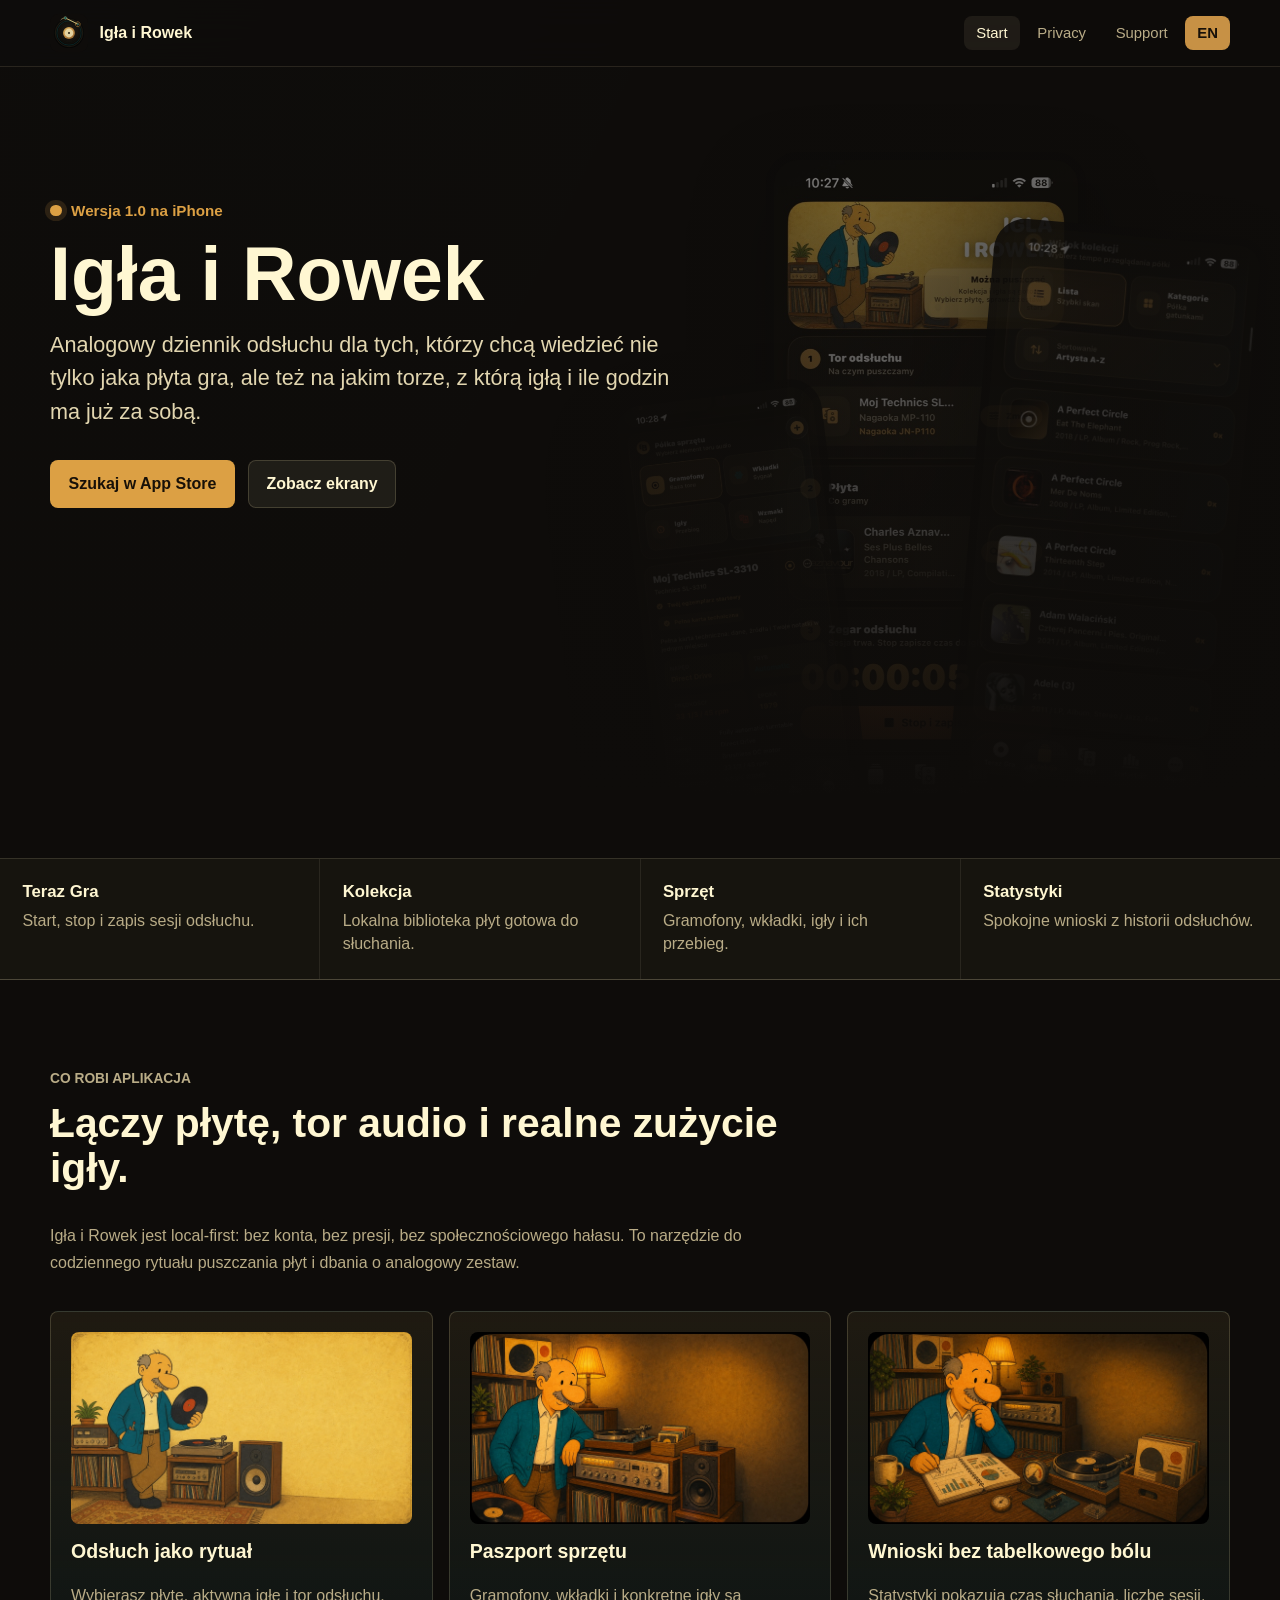
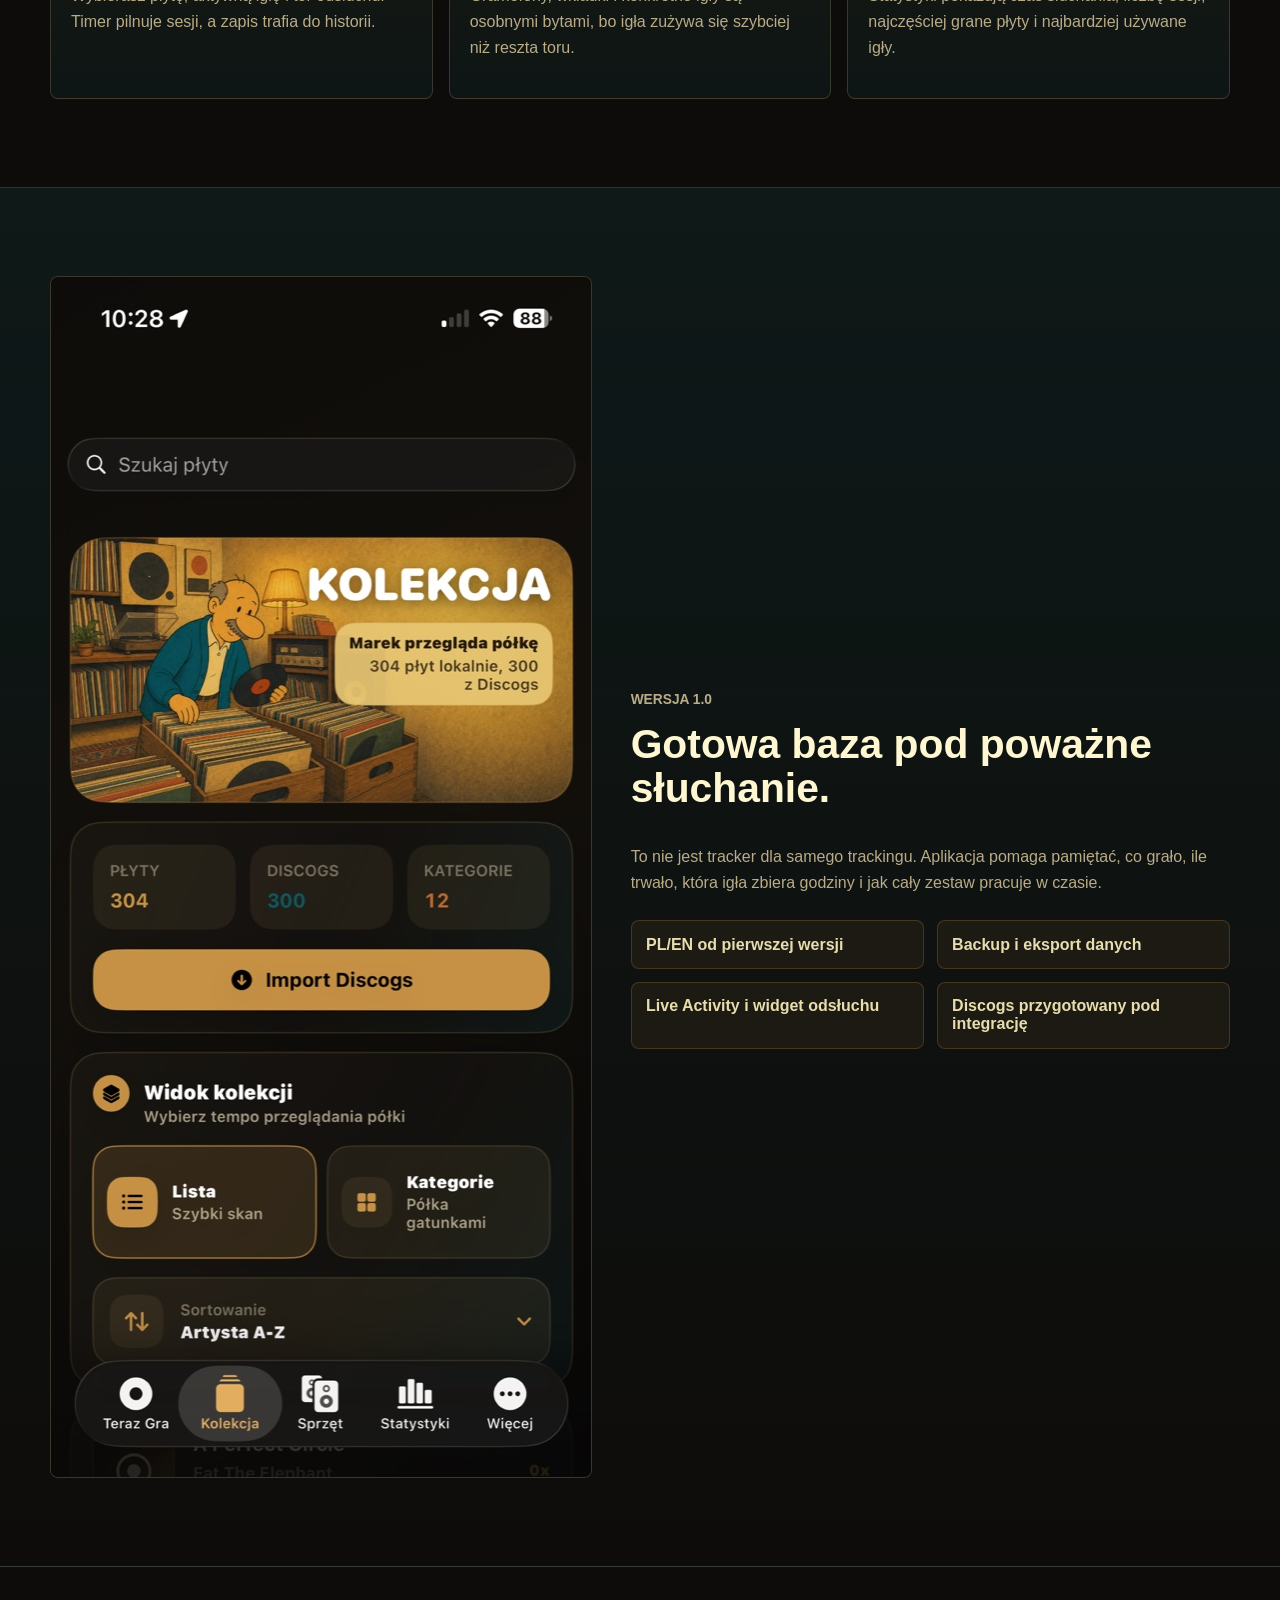
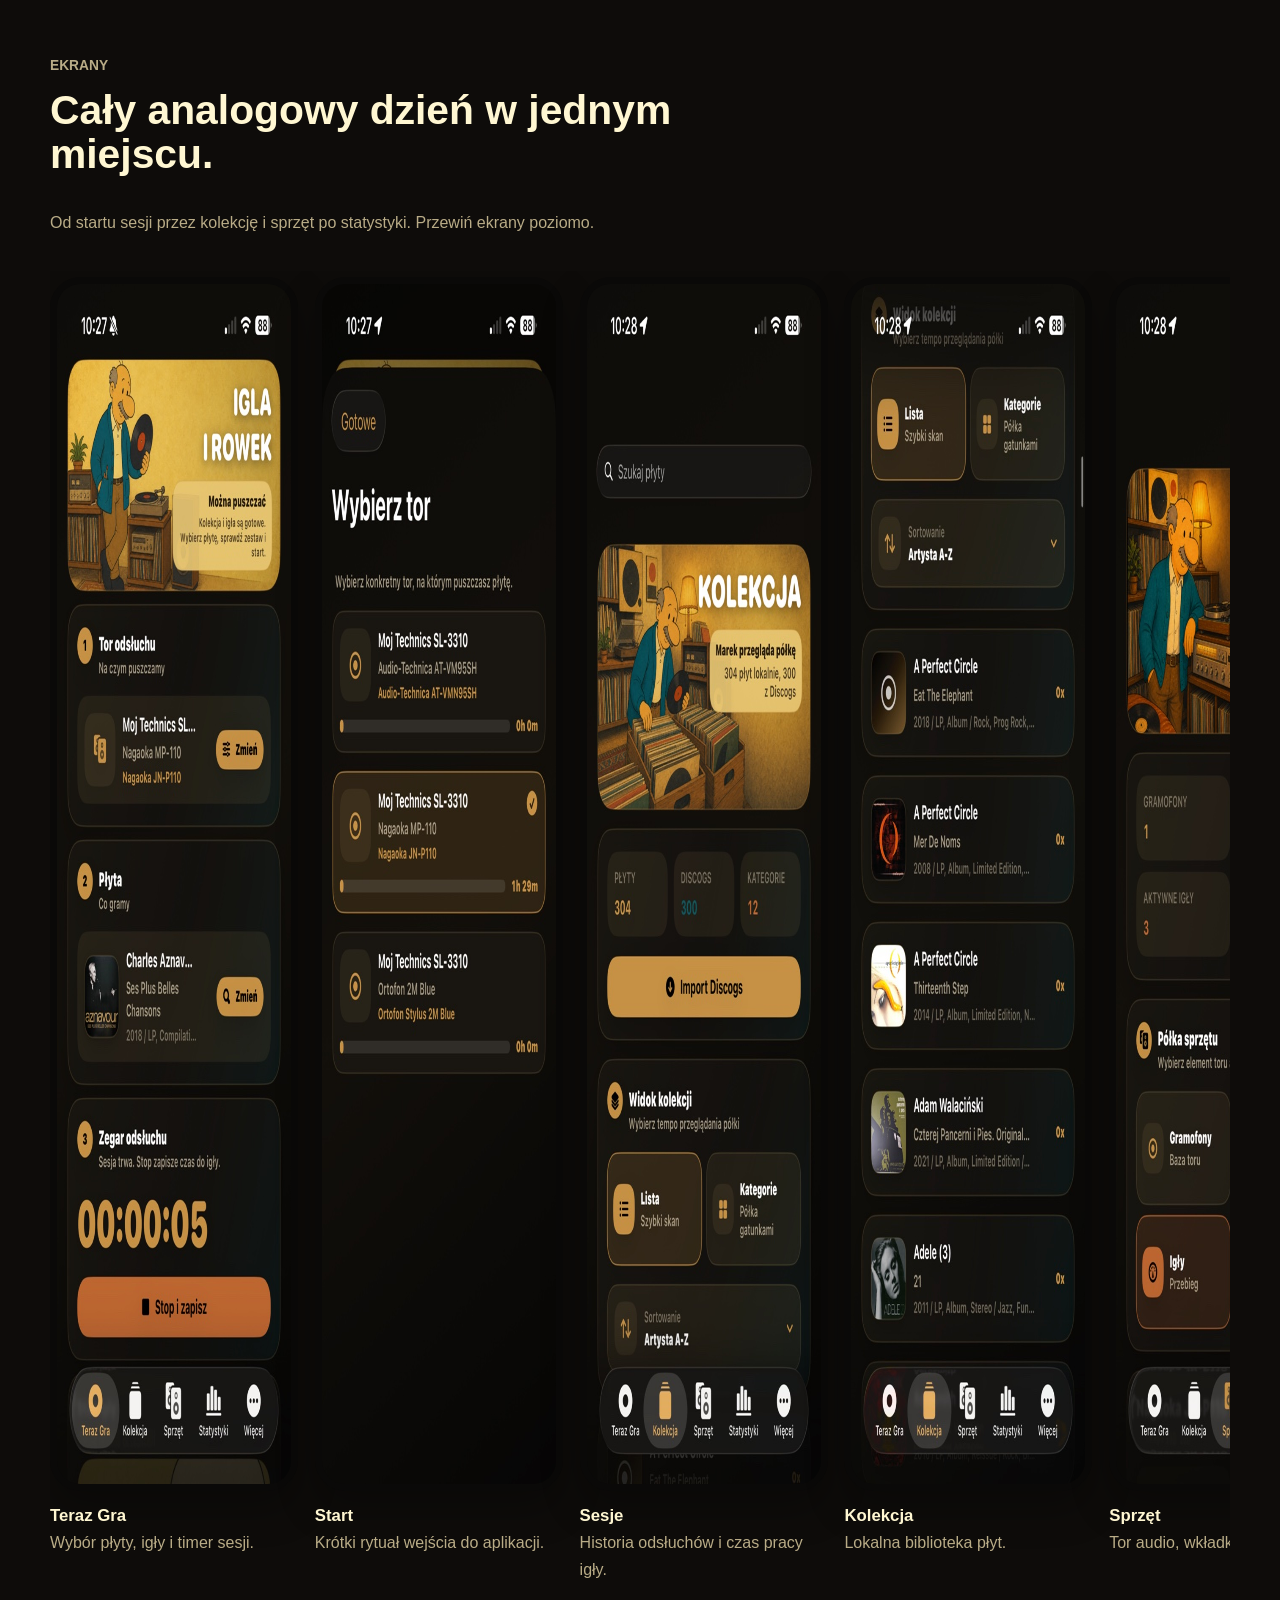
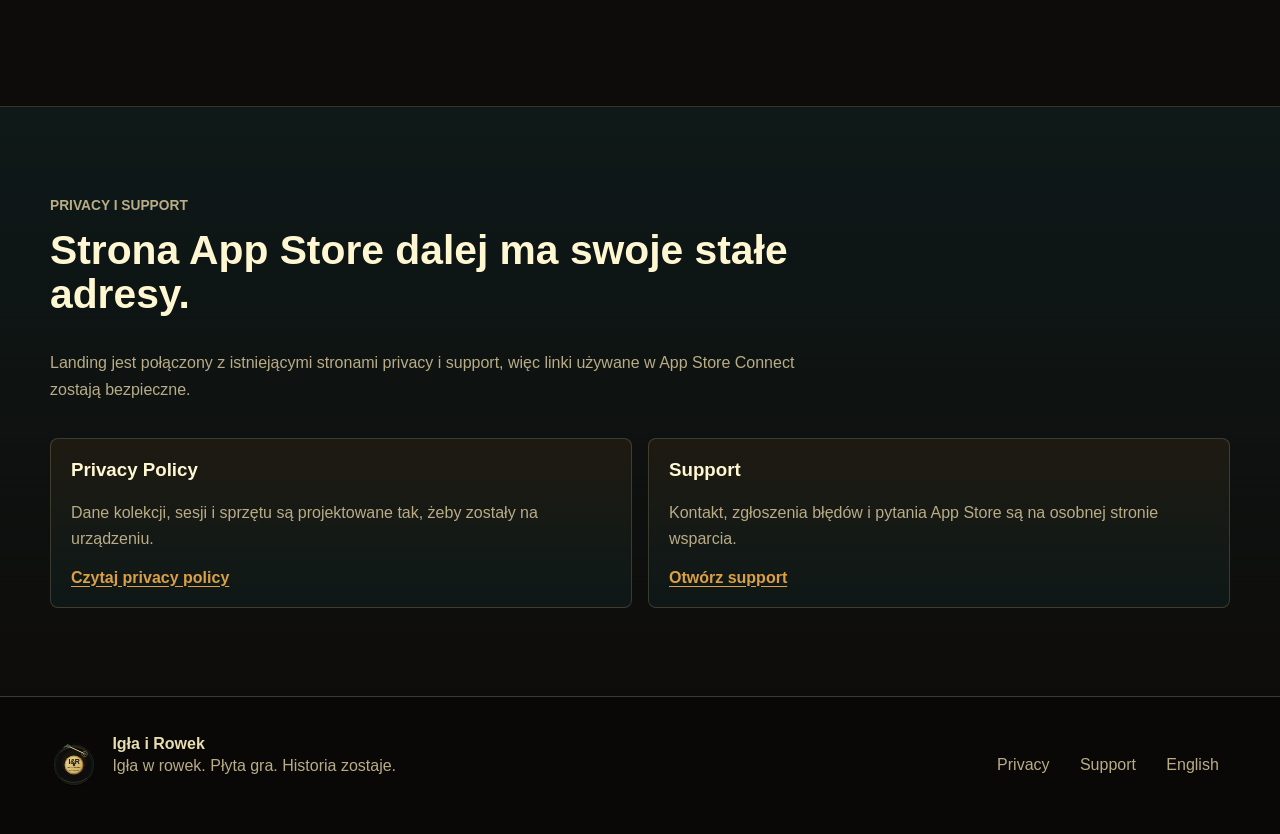
==== pl/index.html @ 204f4831 "Add product landing pages" ====
<!doctype html>
<html lang="pl">
<head>
  <meta charset="utf-8">
  <meta name="viewport" content="width=device-width, initial-scale=1">
  <title>Igła i Rowek - analogowy dziennik odsłuchu</title>
  <meta name="description" content="Igła i Rowek to local-first aplikacja iOS do prowadzenia dziennika odsłuchu winyli, kolekcji płyt, sprzętu audio, igieł i statystyk.">
  <link rel="icon" href="../assets/brand/app-icon.png">
  <link rel="stylesheet" href="../styles.css">
</head>
<body>
  <div class="site-shell">
    <header class="topbar">
      <a class="brand-link" href="./" aria-label="Igła i Rowek">
        <img src="../assets/brand/igla-rowek-app-mark.svg" alt="" width="40" height="40">
        <span>Igła i Rowek</span>
      </a>
      <nav class="nav-links" aria-label="Nawigacja">
        <a aria-current="page" href="./">Start</a>
        <a href="../privacy.html">Privacy</a>
        <a href="../support.html">Support</a>
        <a class="language" href="../">EN</a>
      </nav>
    </header>

    <main>
      <section class="hero" aria-labelledby="hero-title">
        <div class="hero-media" aria-hidden="true">
          <figure class="phone phone-main">
            <img src="../assets/screenshots/pl/screen-01.jpg" alt="" width="554" height="1200" fetchpriority="high">
          </figure>
          <figure class="phone phone-secondary">
            <img src="../assets/screenshots/pl/screen-04.jpg" alt="" width="554" height="1200">
          </figure>
          <figure class="phone phone-third">
            <img src="../assets/screenshots/pl/screen-06.jpg" alt="" width="554" height="1200">
          </figure>
        </div>
        <div class="hero-copy">
          <p class="release-note">Wersja 1.0 na iPhone</p>
          <h1 id="hero-title">Igła i Rowek</h1>
          <p class="lead">Analogowy dziennik odsłuchu dla tych, którzy chcą wiedzieć nie tylko jaka płyta gra, ale też na jakim torze, z którą igłą i ile godzin ma już za sobą.</p>
          <div class="actions">
            <a class="button primary" href="https://apps.apple.com/pl/search?term=Igla%20i%20Rowek">Szukaj w App Store</a>
            <a class="button secondary" href="#ekrany">Zobacz ekrany</a>
          </div>
        </div>
      </section>

      <section class="quick-strip" aria-label="Główne obszary aplikacji">
        <div><strong>Teraz Gra</strong><span>Start, stop i zapis sesji odsłuchu.</span></div>
        <div><strong>Kolekcja</strong><span>Lokalna biblioteka płyt gotowa do słuchania.</span></div>
        <div><strong>Sprzęt</strong><span>Gramofony, wkładki, igły i ich przebieg.</span></div>
        <div><strong>Statystyki</strong><span>Spokojne wnioski z historii odsłuchów.</span></div>
      </section>

      <section class="band" id="co-mamy">
        <div class="section-header">
          <p class="eyebrow">Co robi aplikacja</p>
          <h2>Łączy płytę, tor audio i realne zużycie igły.</h2>
          <p>Igła i Rowek jest local-first: bez konta, bez presji, bez społecznościowego hałasu. To narzędzie do codziennego rytuału puszczania płyt i dbania o analogowy zestaw.</p>
        </div>
        <div class="feature-grid">
          <article class="feature-card">
            <img src="../assets/brand/marek-hero-brand.jpg" alt="Ilustracja Marka przy gramofonie">
            <h3>Odsłuch jako rytuał</h3>
            <p>Wybierasz płytę, aktywną igłę i tor odsłuchu. Timer pilnuje sesji, a zapis trafia do historii.</p>
          </article>
          <article class="feature-card">
            <img src="../assets/brand/marek-hero-gear.jpg" alt="Ilustracja sprzętu audio w stylu aplikacji">
            <h3>Paszport sprzętu</h3>
            <p>Gramofony, wkładki i konkretne igły są osobnymi bytami, bo igła zużywa się szybciej niż reszta toru.</p>
          </article>
          <article class="feature-card">
            <img src="../assets/brand/marek-hero-analytics.jpg" alt="Ilustracja statystyk odsłuchu">
            <h3>Wnioski bez tabelkowego bólu</h3>
            <p>Statystyki pokazują czas słuchania, liczbę sesji, najczęściej grane płyty i najbardziej używane igły.</p>
          </article>
        </div>
      </section>

      <section class="band alt">
        <div class="story">
          <div class="story-visual">
            <img src="../assets/screenshots/pl/screen-03.jpg" alt="Ekran aplikacji pokazujący odsłuch i kolekcję" width="554" height="1200" loading="lazy">
          </div>
          <div class="story-copy">
            <p class="eyebrow">Wersja 1.0</p>
            <h2>Gotowa baza pod poważne słuchanie.</h2>
            <p>To nie jest tracker dla samego trackingu. Aplikacja pomaga pamiętać, co grało, ile trwało, która igła zbiera godziny i jak cały zestaw pracuje w czasie.</p>
            <ul class="check-list">
              <li>PL/EN od pierwszej wersji</li>
              <li>Backup i eksport danych</li>
              <li>Live Activity i widget odsłuchu</li>
              <li>Discogs przygotowany pod integrację</li>
            </ul>
          </div>
        </div>
      </section>

      <section class="band" id="ekrany">
        <div class="section-header">
          <p class="eyebrow">Ekrany</p>
          <h2>Cały analogowy dzień w jednym miejscu.</h2>
          <p>Od startu sesji przez kolekcję i sprzęt po statystyki. Przewiń ekrany poziomo.</p>
        </div>
        <div class="screen-rail" aria-label="Zrzuty ekranu aplikacji">
          <article class="screen-card"><figure><img src="../assets/screenshots/pl/screen-01.jpg" alt="Ekran Teraz Gra" width="554" height="1200" loading="lazy"></figure><h3>Teraz Gra</h3><p>Wybór płyty, igły i timer sesji.</p></article>
          <article class="screen-card"><figure><img src="../assets/screenshots/pl/screen-02.jpg" alt="Ekran startowy aplikacji" width="554" height="1200" loading="lazy"></figure><h3>Start</h3><p>Krótki rytuał wejścia do aplikacji.</p></article>
          <article class="screen-card"><figure><img src="../assets/screenshots/pl/screen-03.jpg" alt="Ekran aktywnego odsłuchu" width="554" height="1200" loading="lazy"></figure><h3>Sesje</h3><p>Historia odsłuchów i czas pracy igły.</p></article>
          <article class="screen-card"><figure><img src="../assets/screenshots/pl/screen-04.jpg" alt="Ekran kolekcji płyt" width="554" height="1200" loading="lazy"></figure><h3>Kolekcja</h3><p>Lokalna biblioteka płyt.</p></article>
          <article class="screen-card"><figure><img src="../assets/screenshots/pl/screen-05.jpg" alt="Ekran sprzętu audio" width="554" height="1200" loading="lazy"></figure><h3>Sprzęt</h3><p>Tor audio, wkładki i igły.</p></article>
          <article class="screen-card"><figure><img src="../assets/screenshots/pl/screen-06.jpg" alt="Ekran statystyk" width="554" height="1200" loading="lazy"></figure><h3>Statystyki</h3><p>Wnioski z realnego słuchania.</p></article>
          <article class="screen-card"><figure><img src="../assets/screenshots/pl/screen-07.jpg" alt="Ekran ustawień i więcej" width="554" height="1200" loading="lazy"></figure><h3>Więcej</h3><p>Backup, język i zaplecze.</p></article>
          <article class="screen-card"><figure><img src="../assets/screenshots/pl/screen-08.jpg" alt="Ekran opiekuna analogowego" width="554" height="1200" loading="lazy"></figure><h3>Marek</h3><p>Lokalny opiekun analogowy.</p></article>
        </div>
      </section>

      <section class="band alt">
        <div class="section-header">
          <p class="eyebrow">Privacy i support</p>
          <h2>Strona App Store dalej ma swoje stałe adresy.</h2>
          <p>Landing jest połączony z istniejącymi stronami privacy i support, więc linki używane w App Store Connect zostają bezpieczne.</p>
        </div>
        <div class="privacy-panel">
          <article>
            <h3>Privacy Policy</h3>
            <p>Dane kolekcji, sesji i sprzętu są projektowane tak, żeby zostały na urządzeniu.</p>
            <a class="text-link" href="../privacy.html">Czytaj privacy policy</a>
          </article>
          <article>
            <h3>Support</h3>
            <p>Kontakt, zgłoszenia błędów i pytania App Store są na osobnej stronie wsparcia.</p>
            <a class="text-link" href="../support.html">Otwórz support</a>
          </article>
        </div>
      </section>
    </main>

    <footer class="footer">
      <div class="footer-mark">
        <img src="../assets/brand/igla-rowek-stamp.svg" alt="" width="48" height="48">
        <div>
          <strong>Igła i Rowek</strong>
          <p>Igła w rowek. Płyta gra. Historia zostaje.</p>
        </div>
      </div>
      <nav class="footer-links" aria-label="Linki końcowe">
        <a href="../privacy.html">Privacy</a>
        <a href="../support.html">Support</a>
        <a href="../">English</a>
      </nav>
    </footer>
  </div>
</body>
</html>
---- styles.css ----
:root {
  color-scheme: dark;
  --vinyl: #0e0c0a;
  --ink: #171008;
  --panel: #15120d;
  --panel-soft: #201b12;
  --paper: #e8ddae;
  --paper-bright: #fff7d2;
  --muted: #b9ac87;
  --brass: #c79145;
  --brass-strong: #dca044;
  --clay: #b85d2a;
  --teal: #0d595f;
  --teal-deep: #082e32;
  --line: rgba(232, 221, 174, 0.18);
  --shadow: rgba(0, 0, 0, 0.44);
  --page-max: 1180px;
}

* {
  box-sizing: border-box;
}

html {
  scroll-behavior: smooth;
}

body {
  margin: 0;
  background: var(--vinyl);
  color: var(--paper);
  font-family: ui-rounded, "SF Pro Rounded", "SF Pro Text", -apple-system, BlinkMacSystemFont, "Segoe UI", sans-serif;
}

img {
  display: block;
  max-width: 100%;
}

a {
  color: inherit;
}

.site-shell {
  min-height: 100vh;
  background:
    linear-gradient(180deg, rgba(14, 12, 10, 0.58), var(--vinyl) 42rem),
    linear-gradient(115deg, rgba(13, 89, 95, 0.24), transparent 38rem),
    var(--vinyl);
}

.topbar,
.site-header {
  position: sticky;
  top: 0;
  z-index: 20;
  border-bottom: 1px solid rgba(232, 221, 174, 0.12);
  background: rgba(14, 12, 10, 0.82);
  backdrop-filter: blur(18px);
}

.topbar,
.site-header .nav {
  display: flex;
  align-items: center;
  justify-content: space-between;
  gap: 1rem;
  min-height: 4.2rem;
  padding: 0.9rem max(1.1rem, calc((100% - var(--page-max)) / 2));
}

.brand-link,
.brand {
  display: inline-flex;
  align-items: center;
  gap: 0.75rem;
  color: var(--paper-bright);
  text-decoration: none;
  font-weight: 800;
}

.brand-link img,
.brand img {
  width: 2.35rem;
  height: 2.35rem;
}

.nav-links {
  display: flex;
  align-items: center;
  gap: 0.35rem;
  font-size: 0.93rem;
  color: var(--muted);
}

.nav-links a {
  padding: 0.55rem 0.75rem;
  border-radius: 8px;
  text-decoration: none;
}

.nav-links a:hover,
.nav-links a:focus-visible,
.nav-links a[aria-current="page"] {
  color: var(--paper-bright);
  background: rgba(232, 221, 174, 0.08);
  outline: none;
}

.nav-links .language {
  color: var(--ink);
  background: var(--brass);
  font-weight: 800;
}

.hero {
  position: relative;
  min-height: 88svh;
  overflow: hidden;
  padding: 6.4rem max(1.25rem, calc((100% - var(--page-max)) / 2)) 4rem;
  border-bottom: 1px solid var(--line);
}

.hero::before {
  content: "";
  position: absolute;
  inset: 0;
  z-index: 1;
  background:
    linear-gradient(90deg, rgba(14, 12, 10, 0.96) 0%, rgba(14, 12, 10, 0.84) 33%, rgba(14, 12, 10, 0.38) 68%, rgba(14, 12, 10, 0.72) 100%),
    linear-gradient(180deg, rgba(14, 12, 10, 0.08), var(--vinyl) 92%);
  pointer-events: none;
}

.hero-copy {
  position: relative;
  z-index: 3;
  width: min(46rem, 100%);
  padding-top: 2rem;
}

.release-note {
  display: inline-flex;
  align-items: center;
  gap: 0.6rem;
  margin: 0 0 1.2rem;
  color: var(--brass-strong);
  font-size: 0.95rem;
  font-weight: 800;
}

.release-note::before {
  content: "";
  width: 0.72rem;
  height: 0.72rem;
  border-radius: 50%;
  background: var(--brass-strong);
  box-shadow: 0 0 0 0.32rem rgba(199, 145, 69, 0.16);
}

h1,
h2,
h3,
p {
  margin-top: 0;
}

h1 {
  margin-bottom: 1rem;
  color: var(--paper-bright);
  font-size: 4.7rem;
  line-height: 0.98;
}

h2 {
  color: var(--paper-bright);
  font-size: 2.55rem;
  line-height: 1.08;
}

h3 {
  color: var(--paper-bright);
}

.lead {
  max-width: 40rem;
  color: #e2d6b0;
  font-size: 1.35rem;
  line-height: 1.55;
}

.actions,
.section-actions {
  display: flex;
  flex-wrap: wrap;
  gap: 0.8rem;
  margin-top: 2rem;
}

.button {
  display: inline-flex;
  align-items: center;
  justify-content: center;
  min-height: 3rem;
  padding: 0.85rem 1.1rem;
  border: 1px solid var(--line);
  border-radius: 8px;
  text-decoration: none;
  font-weight: 850;
}

.button.primary {
  color: var(--ink);
  background: var(--brass-strong);
  border-color: transparent;
}

.button.secondary {
  color: var(--paper-bright);
  background: rgba(232, 221, 174, 0.08);
}

.button:hover,
.button:focus-visible {
  transform: translateY(-1px);
  outline: 2px solid rgba(232, 221, 174, 0.32);
  outline-offset: 2px;
}

.hero-media {
  position: absolute;
  inset: 0;
  z-index: 0;
  pointer-events: none;
}

.phone {
  position: absolute;
  overflow: hidden;
  width: 17.2rem;
  margin: 0;
  border: 0.55rem solid #0a0908;
  border-radius: 2rem;
  background: #0a0908;
  box-shadow: 0 2rem 4.5rem var(--shadow);
}

.phone img {
  width: 100%;
  height: auto;
  border-radius: 1.4rem;
}

.phone-main {
  top: 5.3rem;
  right: max(1rem, calc((100% - var(--page-max)) / 2 + 9rem));
  width: 20rem;
}

.phone-secondary {
  top: 10rem;
  right: max(1rem, calc((100% - var(--page-max)) / 2 - 1rem));
  transform: rotate(5deg);
  opacity: 0.88;
}

.phone-third {
  top: 20rem;
  right: max(1rem, calc((100% - var(--page-max)) / 2 + 24rem));
  width: 13.4rem;
  transform: rotate(-7deg);
  opacity: 0.75;
}

.quick-strip {
  display: grid;
  grid-template-columns: repeat(4, minmax(0, 1fr));
  gap: 1px;
  background: rgba(232, 221, 174, 0.12);
  border-bottom: 1px solid var(--line);
}

.quick-strip div {
  min-height: 7.5rem;
  padding: 1.4rem;
  background: rgba(21, 18, 13, 0.9);
}

.quick-strip strong {
  display: block;
  margin-bottom: 0.45rem;
  color: var(--paper-bright);
  font-size: 1.05rem;
}

.quick-strip span {
  color: var(--muted);
  line-height: 1.45;
}

.band {
  padding: 5.5rem max(1.25rem, calc((100% - var(--page-max)) / 2));
  border-bottom: 1px solid var(--line);
}

.band.alt {
  background: linear-gradient(180deg, rgba(13, 89, 95, 0.17), rgba(14, 12, 10, 0));
}

.section-header {
  max-width: 48rem;
  margin-bottom: 2.2rem;
}

.eyebrow {
  margin-bottom: 0.65rem;
  color: var(--brass-strong);
  font-size: 0.86rem;
  font-weight: 850;
  text-transform: uppercase;
}

.section-header p,
.feature-card p,
.story-copy p,
.screen-card p,
.privacy-panel p,
.footer p,
.document p,
.document li {
  color: var(--muted);
  line-height: 1.65;
}

.feature-grid {
  display: grid;
  grid-template-columns: repeat(3, minmax(0, 1fr));
  gap: 1rem;
}

.feature-card,
.privacy-panel article,
.document section {
  border: 1px solid var(--line);
  border-radius: 8px;
  background: linear-gradient(180deg, rgba(32, 27, 18, 0.94), rgba(13, 89, 95, 0.13));
}

.feature-card {
  min-height: 15rem;
  padding: 1.25rem;
}

.feature-card img {
  width: 100%;
  aspect-ratio: 16 / 9;
  object-fit: cover;
  margin-bottom: 1rem;
  border-radius: 8px;
}

.feature-card h3 {
  font-size: 1.22rem;
}

.story {
  display: grid;
  grid-template-columns: 0.95fr 1.05fr;
  gap: 2.4rem;
  align-items: center;
}

.story-visual {
  overflow: hidden;
  border-radius: 8px;
  border: 1px solid var(--line);
  background: var(--panel);
}

.story-visual img {
  width: 100%;
  object-fit: cover;
}

.check-list {
  display: grid;
  grid-template-columns: repeat(2, minmax(0, 1fr));
  gap: 0.8rem;
  margin-top: 1.5rem;
  padding: 0;
  list-style: none;
}

.check-list li {
  padding: 0.9rem;
  border: 1px solid rgba(199, 145, 69, 0.24);
  border-radius: 8px;
  background: rgba(199, 145, 69, 0.08);
  color: var(--paper);
  font-weight: 750;
}

.screen-rail {
  display: grid;
  grid-auto-flow: column;
  grid-auto-columns: minmax(15.5rem, 18rem);
  gap: 1.05rem;
  overflow-x: auto;
  padding: 0.35rem 0 1.2rem;
  scroll-snap-type: x mandatory;
}

.screen-card {
  scroll-snap-align: start;
}

.screen-card figure {
  margin: 0 0 0.95rem;
  overflow: hidden;
  border: 0.46rem solid #0a0908;
  border-radius: 1.9rem;
  background: #0a0908;
  box-shadow: 0 1.1rem 2.4rem rgba(0, 0, 0, 0.28);
}

.screen-card img {
  width: 100%;
  border-radius: 1.35rem;
}

.screen-card h3 {
  margin-bottom: 0.25rem;
  font-size: 1.05rem;
}

.privacy-panel {
  display: grid;
  grid-template-columns: 1fr 1fr;
  gap: 1rem;
}

.privacy-panel article {
  padding: 1.25rem;
}

.text-link {
  color: var(--brass-strong);
  font-weight: 800;
  text-underline-offset: 3px;
}

.document {
  max-width: 900px;
  margin: 0 auto;
  padding: 5rem 1.5rem 6rem;
}

.document h1 {
  font-size: clamp(2.2rem, 5vw, 3.6rem);
}

.document section {
  margin-top: 1rem;
  padding: 1.35rem;
}

.document ul {
  margin: 0.6rem 0 0;
  padding-left: 1.25rem;
}

.contact-list {
  list-style: none;
  padding-left: 0;
}

.document a {
  color: var(--brass-strong);
}

.footer {
  display: grid;
  grid-template-columns: 1fr auto;
  gap: 2rem;
  align-items: center;
  padding: 2.4rem max(1.25rem, calc((100% - var(--page-max)) / 2));
  background: #090807;
}

.footer-mark {
  display: flex;
  align-items: center;
  gap: 0.9rem;
}

.footer-mark img {
  width: 3rem;
  height: 3rem;
}

.footer-links {
  display: flex;
  flex-wrap: wrap;
  gap: 0.5rem;
}

.footer-links a {
  padding: 0.55rem 0.7rem;
  border-radius: 8px;
  color: var(--muted);
  text-decoration: none;
}

.footer-links a:hover,
.footer-links a:focus-visible {
  color: var(--paper-bright);
  background: rgba(232, 221, 174, 0.08);
  outline: none;
}

@media (max-width: 980px) {
  .hero {
    min-height: 82svh;
    padding-top: 5.2rem;
  }

  .hero-copy {
    padding-top: 0;
  }

  h1 {
    font-size: 3.35rem;
  }

  .lead {
    font-size: 1.15rem;
  }

  .phone-main {
    right: -1rem;
    top: 10rem;
    width: 15rem;
    opacity: 0.72;
  }

  .phone-secondary {
    right: 11rem;
    top: 18rem;
    width: 12.4rem;
    opacity: 0.42;
  }

  .phone-third {
    display: none;
  }

  .quick-strip,
  .feature-grid,
  .story,
  .privacy-panel,
  .footer {
    grid-template-columns: 1fr;
  }

  .quick-strip {
    gap: 0;
  }
}

@media (max-width: 640px) {
  .topbar,
  .site-header {
    position: static;
  }

  .topbar,
  .site-header .nav {
    align-items: flex-start;
    flex-direction: column;
  }

  .nav-links {
    flex-wrap: wrap;
  }

  .hero {
    min-height: auto;
    padding-top: 3.2rem;
    padding-bottom: 4.5rem;
  }

  h1 {
    font-size: 2.7rem;
  }

  h2 {
    font-size: 2rem;
  }

  .phone-main {
    right: -3.5rem;
    top: 15rem;
    width: 14rem;
    opacity: 0.38;
  }

  .phone-secondary {
    display: none;
  }

  .actions,
  .section-actions {
    align-items: stretch;
    flex-direction: column;
  }

  .button {
    width: 100%;
  }

  .band {
    padding-top: 4rem;
    padding-bottom: 4rem;
  }

  .check-list {
    grid-template-columns: 1fr;
  }

  .screen-rail {
    grid-auto-columns: minmax(13.6rem, 78%);
  }
}
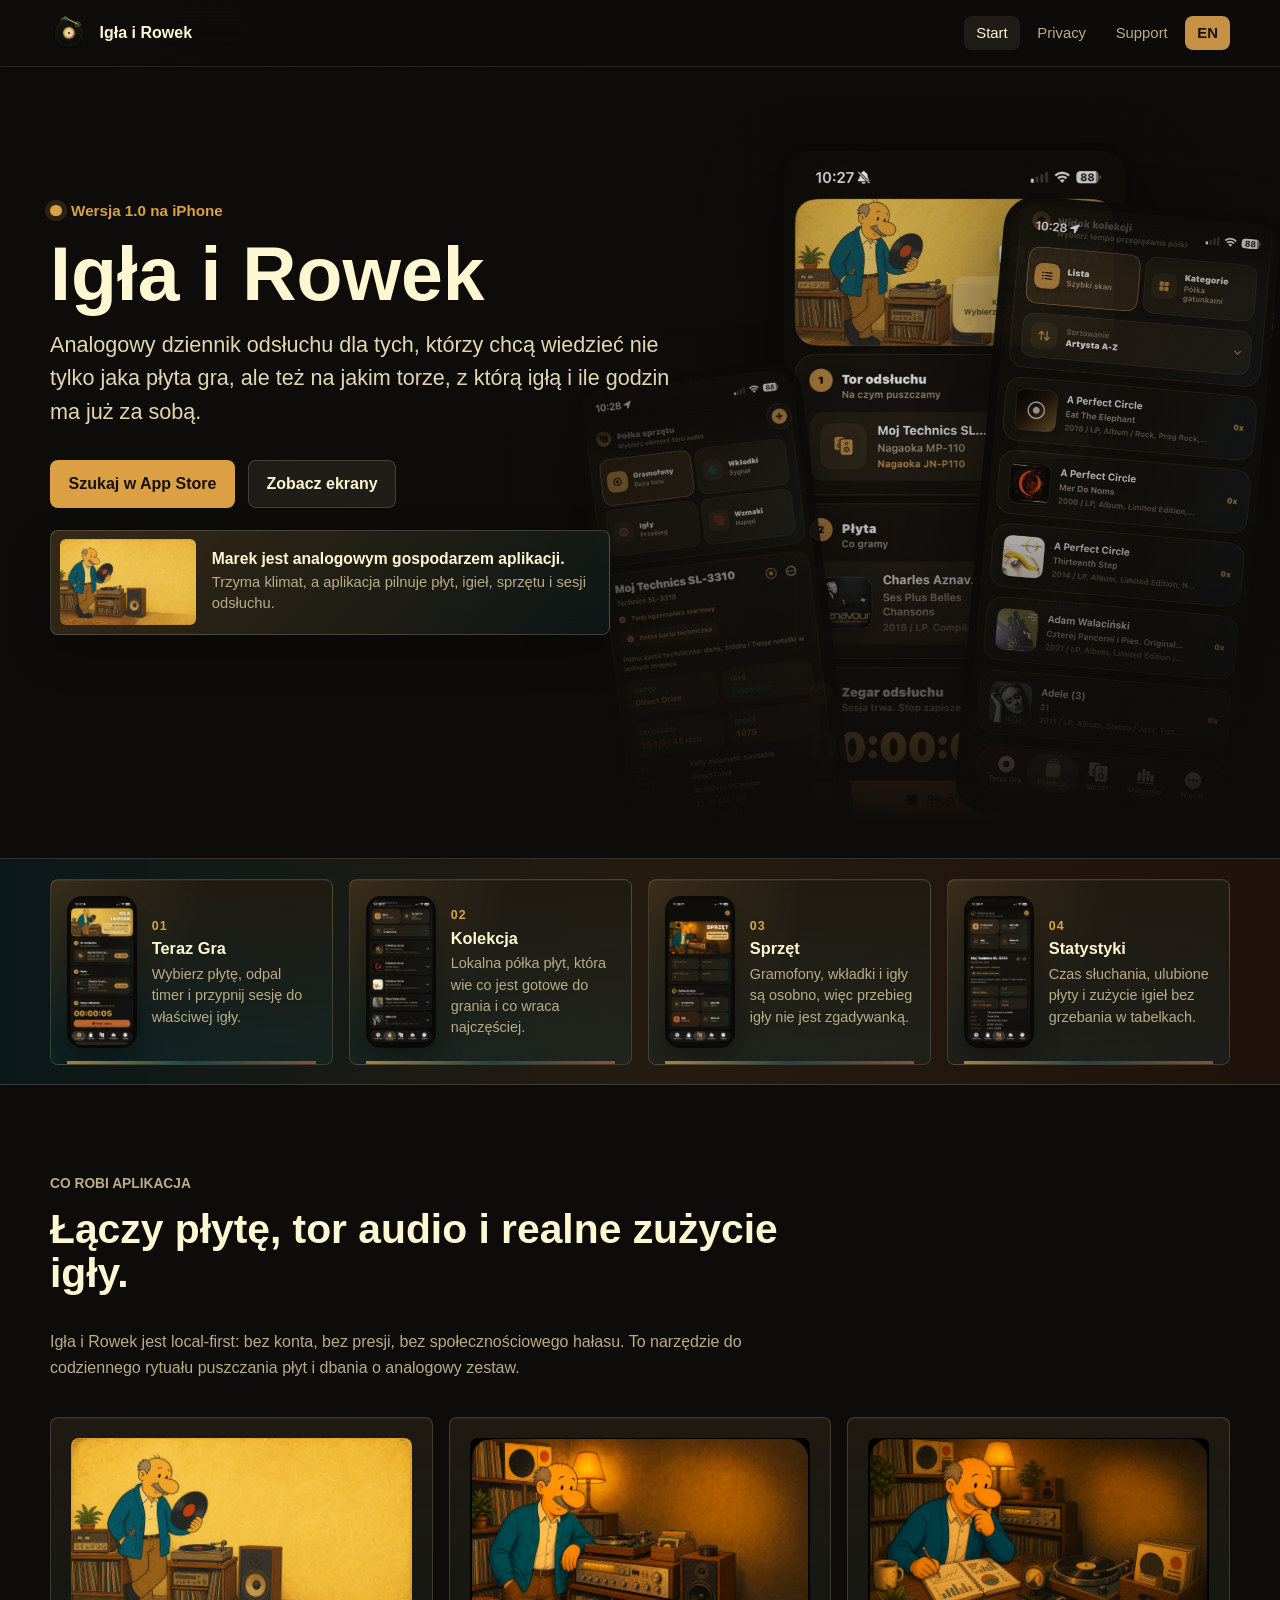
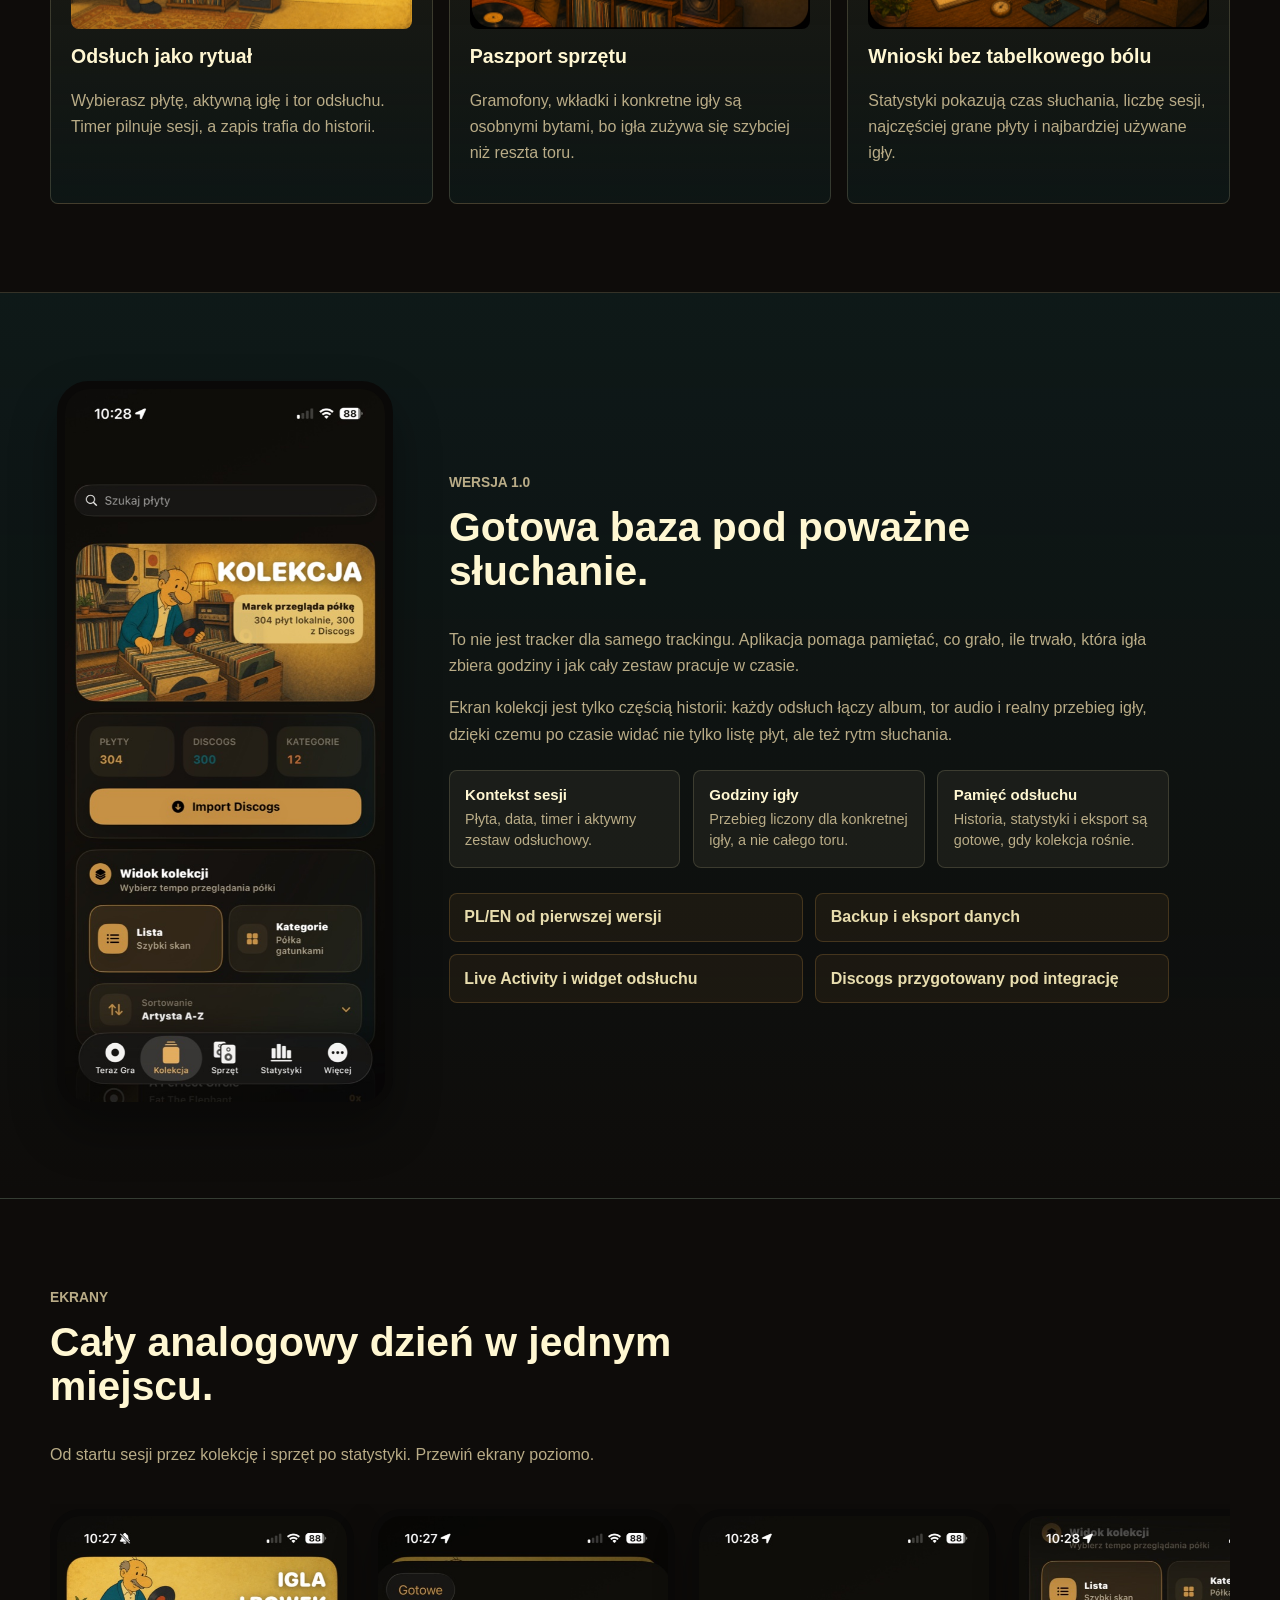
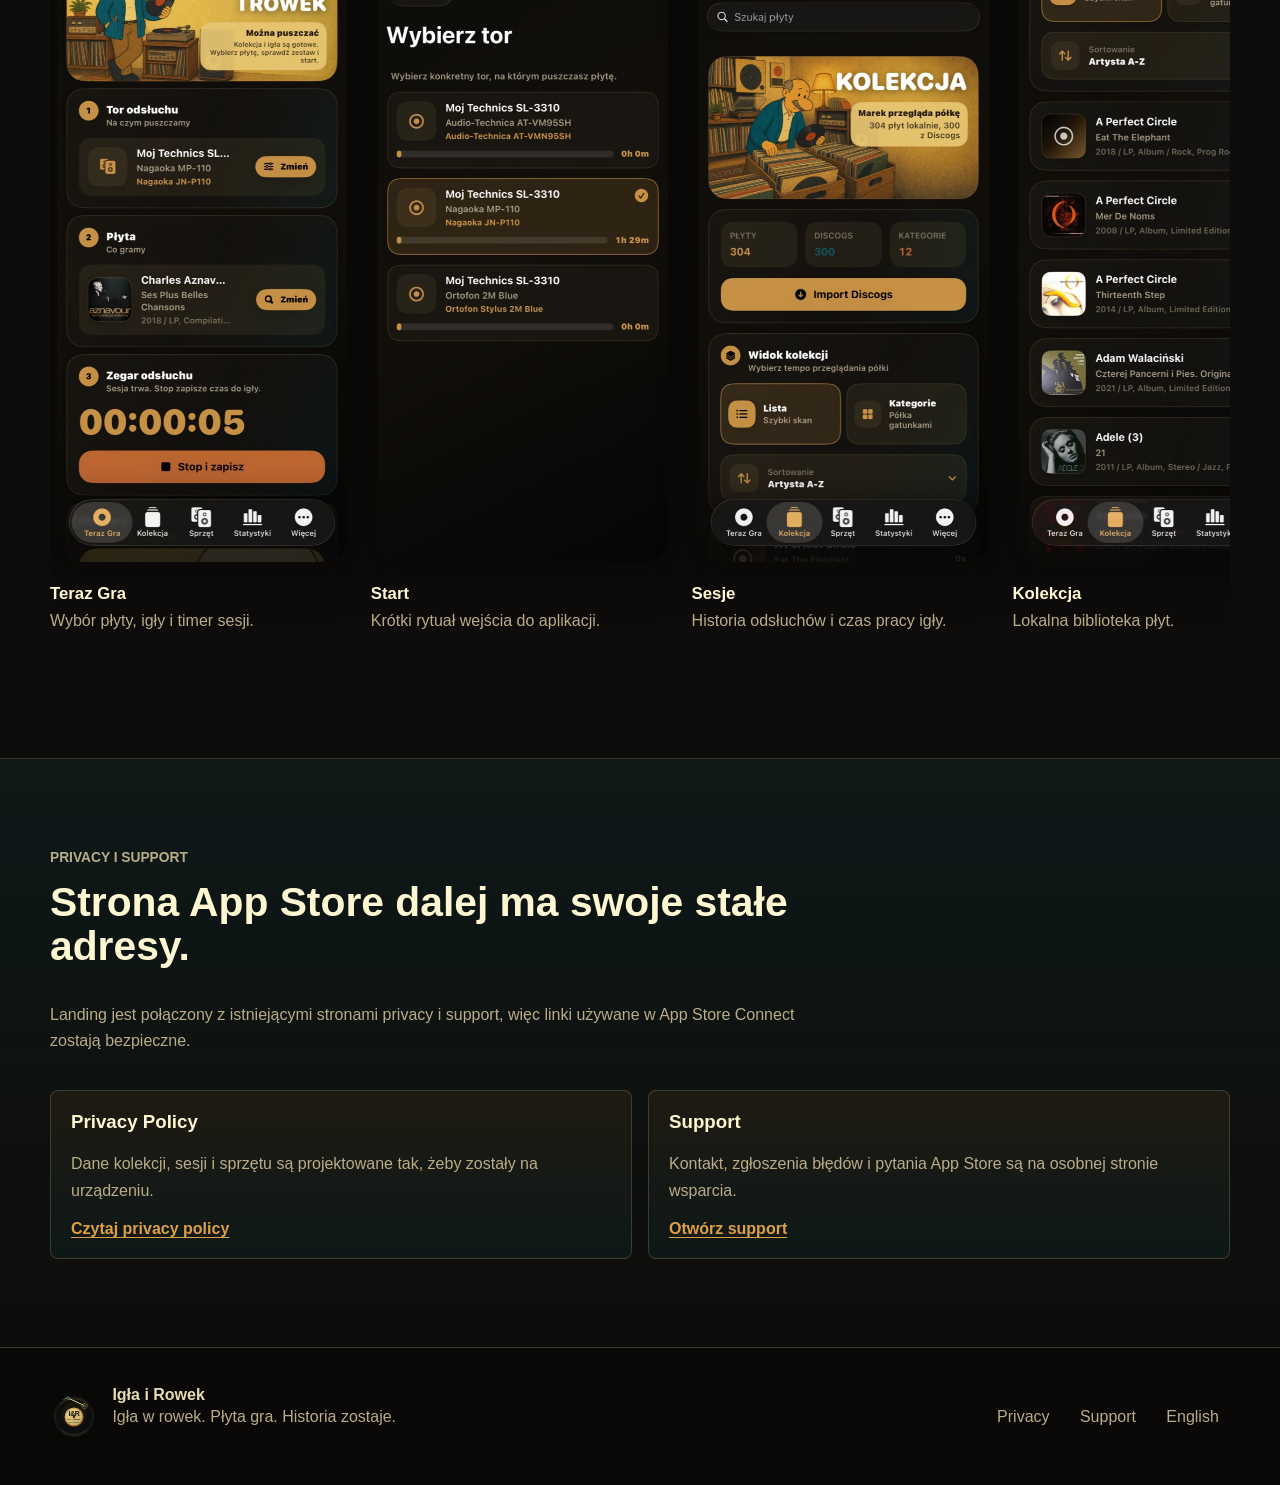
==== commit f170faa7: "Refine landing page visuals" ====
--- a/pl/index.html
+++ b/pl/index.html
@@ -44,14 +44,49 @@
             <a class="button primary" href="https://apps.apple.com/pl/search?term=Igla%20i%20Rowek">Szukaj w App Store</a>
             <a class="button secondary" href="#ekrany">Zobacz ekrany</a>
           </div>
-        </div>
-      </section>
-
-      <section class="quick-strip" aria-label="Główne obszary aplikacji">
-        <div><strong>Teraz Gra</strong><span>Start, stop i zapis sesji odsłuchu.</span></div>
-        <div><strong>Kolekcja</strong><span>Lokalna biblioteka płyt gotowa do słuchania.</span></div>
-        <div><strong>Sprzęt</strong><span>Gramofony, wkładki, igły i ich przebieg.</span></div>
-        <div><strong>Statystyki</strong><span>Spokojne wnioski z historii odsłuchów.</span></div>
+          <figure class="hero-marek">
+            <img src="../assets/brand/marek-hero-brand.jpg" alt="Marek przy gramofonie" width="1400" height="788">
+            <figcaption>
+              <strong>Marek jest analogowym gospodarzem aplikacji.</strong>
+              <span>Trzyma klimat, a aplikacja pilnuje płyt, igieł, sprzętu i sesji odsłuchu.</span>
+            </figcaption>
+          </figure>
+        </div>
+      </section>
+
+      <section class="ritual-strip" aria-label="Główne obszary aplikacji">
+        <article class="ritual-card">
+          <img src="../assets/screenshots/pl/screen-01.jpg" alt="" width="553" height="1200" loading="lazy">
+          <div>
+            <span class="ritual-number">01</span>
+            <h3>Teraz Gra</h3>
+            <p>Wybierz płytę, odpal timer i przypnij sesję do właściwej igły.</p>
+          </div>
+        </article>
+        <article class="ritual-card">
+          <img src="../assets/screenshots/pl/screen-04.jpg" alt="" width="553" height="1200" loading="lazy">
+          <div>
+            <span class="ritual-number">02</span>
+            <h3>Kolekcja</h3>
+            <p>Lokalna półka płyt, która wie co jest gotowe do grania i co wraca najczęściej.</p>
+          </div>
+        </article>
+        <article class="ritual-card">
+          <img src="../assets/screenshots/pl/screen-05.jpg" alt="" width="553" height="1200" loading="lazy">
+          <div>
+            <span class="ritual-number">03</span>
+            <h3>Sprzęt</h3>
+            <p>Gramofony, wkładki i igły są osobno, więc przebieg igły nie jest zgadywanką.</p>
+          </div>
+        </article>
+        <article class="ritual-card">
+          <img src="../assets/screenshots/pl/screen-06.jpg" alt="" width="553" height="1200" loading="lazy">
+          <div>
+            <span class="ritual-number">04</span>
+            <h3>Statystyki</h3>
+            <p>Czas słuchania, ulubione płyty i zużycie igieł bez grzebania w tabelkach.</p>
+          </div>
+        </article>
       </section>
 
       <section class="band" id="co-mamy">
@@ -88,6 +123,21 @@
             <p class="eyebrow">Wersja 1.0</p>
             <h2>Gotowa baza pod poważne słuchanie.</h2>
             <p>To nie jest tracker dla samego trackingu. Aplikacja pomaga pamiętać, co grało, ile trwało, która igła zbiera godziny i jak cały zestaw pracuje w czasie.</p>
+            <p>Ekran kolekcji jest tylko częścią historii: każdy odsłuch łączy album, tor audio i realny przebieg igły, dzięki czemu po czasie widać nie tylko listę płyt, ale też rytm słuchania.</p>
+            <div class="story-notes" aria-label="Co zapamiętuje aplikacja">
+              <article>
+                <strong>Kontekst sesji</strong>
+                <span>Płyta, data, timer i aktywny zestaw odsłuchowy.</span>
+              </article>
+              <article>
+                <strong>Godziny igły</strong>
+                <span>Przebieg liczony dla konkretnej igły, a nie całego toru.</span>
+              </article>
+              <article>
+                <strong>Pamięć odsłuchu</strong>
+                <span>Historia, statystyki i eksport są gotowe, gdy kolekcja rośnie.</span>
+              </article>
+            </div>
             <ul class="check-list">
               <li>PL/EN od pierwszej wersji</li>
               <li>Backup i eksport danych</li>
--- a/styles.css
+++ b/styles.css
@@ -35,6 +35,7 @@
 img {
   display: block;
   max-width: 100%;
+  height: auto;
 }
 
 a {
@@ -127,8 +128,8 @@
   inset: 0;
   z-index: 1;
   background:
-    linear-gradient(90deg, rgba(14, 12, 10, 0.96) 0%, rgba(14, 12, 10, 0.84) 33%, rgba(14, 12, 10, 0.38) 68%, rgba(14, 12, 10, 0.72) 100%),
-    linear-gradient(180deg, rgba(14, 12, 10, 0.08), var(--vinyl) 92%);
+    linear-gradient(90deg, rgba(14, 12, 10, 0.91) 0%, rgba(14, 12, 10, 0.68) 33%, rgba(14, 12, 10, 0.08) 68%, rgba(14, 12, 10, 0.28) 100%),
+    linear-gradient(180deg, rgba(14, 12, 10, 0.03), rgba(14, 12, 10, 0.13) 56%, var(--vinyl) 96%);
   pointer-events: none;
 }
 
@@ -238,6 +239,7 @@
   position: absolute;
   overflow: hidden;
   width: 17.2rem;
+  aspect-ratio: 553 / 1200;
   margin: 0;
   border: 0.55rem solid #0a0908;
   border-radius: 2rem;
@@ -247,55 +249,142 @@
 
 .phone img {
   width: 100%;
-  height: auto;
+  height: 100%;
+  object-fit: cover;
   border-radius: 1.4rem;
 }
 
 .phone-main {
-  top: 5.3rem;
-  right: max(1rem, calc((100% - var(--page-max)) / 2 + 9rem));
-  width: 20rem;
+  top: 4.7rem;
+  right: max(1rem, calc((100% - var(--page-max)) / 2 + 6rem));
+  width: 22.4rem;
 }
 
 .phone-secondary {
-  top: 10rem;
-  right: max(1rem, calc((100% - var(--page-max)) / 2 - 1rem));
+  top: 8.6rem;
+  right: max(1rem, calc((100% - var(--page-max)) / 2 - 2.5rem));
+  width: 17.8rem;
   transform: rotate(5deg);
-  opacity: 0.88;
+  opacity: 0.96;
 }
 
 .phone-third {
-  top: 20rem;
-  right: max(1rem, calc((100% - var(--page-max)) / 2 + 24rem));
-  width: 13.4rem;
+  top: 19rem;
+  right: max(1rem, calc((100% - var(--page-max)) / 2 + 25rem));
+  width: 14.6rem;
   transform: rotate(-7deg);
-  opacity: 0.75;
-}
-
-.quick-strip {
+  opacity: 0.9;
+}
+
+.hero-marek {
+  display: grid;
+  grid-template-columns: 8.5rem minmax(0, 1fr);
+  gap: 1rem;
+  align-items: center;
+  width: min(35rem, 100%);
+  margin: 1.35rem 0 0;
+  padding: 0.55rem;
+  border: 1px solid rgba(232, 221, 174, 0.2);
+  border-radius: 8px;
+  background:
+    linear-gradient(135deg, rgba(199, 145, 69, 0.22), rgba(13, 89, 95, 0.14)),
+    rgba(14, 12, 10, 0.52);
+  box-shadow: 0 1rem 2.6rem rgba(0, 0, 0, 0.24);
+  backdrop-filter: blur(14px);
+}
+
+.hero-marek img {
+  width: 100%;
+  height: 5.35rem;
+  aspect-ratio: 16 / 10;
+  object-fit: cover;
+  border-radius: 6px;
+}
+
+.hero-marek figcaption {
+  display: grid;
+  gap: 0.25rem;
+}
+
+.hero-marek strong {
+  color: var(--paper-bright);
+  font-size: 0.98rem;
+}
+
+.hero-marek span {
+  color: var(--muted);
+  font-size: 0.92rem;
+  line-height: 1.45;
+}
+
+.ritual-strip {
   display: grid;
   grid-template-columns: repeat(4, minmax(0, 1fr));
-  gap: 1px;
-  background: rgba(232, 221, 174, 0.12);
+  gap: 1rem;
+  padding: 1.2rem max(1.25rem, calc((100% - var(--page-max)) / 2));
+  background:
+    linear-gradient(90deg, rgba(13, 89, 95, 0.2), rgba(199, 145, 69, 0.14), rgba(184, 93, 42, 0.12)),
+    rgba(9, 8, 7, 0.72);
   border-bottom: 1px solid var(--line);
 }
 
-.quick-strip div {
-  min-height: 7.5rem;
-  padding: 1.4rem;
-  background: rgba(21, 18, 13, 0.9);
-}
-
-.quick-strip strong {
+.ritual-card {
+  position: relative;
+  display: grid;
+  grid-template-columns: 4.4rem minmax(0, 1fr);
+  gap: 0.9rem;
+  align-items: center;
+  min-height: 10.5rem;
+  overflow: hidden;
+  padding: 1rem;
+  border: 1px solid rgba(232, 221, 174, 0.16);
+  border-radius: 8px;
+  background:
+    radial-gradient(circle at 0 0, rgba(199, 145, 69, 0.16), transparent 48%),
+    linear-gradient(180deg, rgba(32, 27, 18, 0.94), rgba(13, 89, 95, 0.16));
+  box-shadow: inset 0 1px 0 rgba(255, 247, 210, 0.05);
+}
+
+.ritual-card::after {
+  content: "";
+  position: absolute;
+  inset: auto 1rem 0;
+  height: 0.18rem;
+  background: linear-gradient(90deg, var(--brass-strong), var(--teal), var(--clay));
+  opacity: 0.76;
+}
+
+.ritual-card img {
+  width: 100%;
+  aspect-ratio: 553 / 1200;
+  object-fit: cover;
+  border: 0.22rem solid #0a0908;
+  border-radius: 0.95rem;
+  background: #0a0908;
+  box-shadow: 0 0.8rem 1.6rem rgba(0, 0, 0, 0.3);
+}
+
+.ritual-number {
+  display: inline-flex;
+  margin-bottom: 0.4rem;
+  color: var(--brass-strong);
+  font-size: 0.78rem;
+  font-weight: 900;
+  letter-spacing: 0.08em;
+}
+
+.ritual-card h3 {
   display: block;
-  margin-bottom: 0.45rem;
-  color: var(--paper-bright);
-  font-size: 1.05rem;
-}
-
-.quick-strip span {
+  margin-bottom: 0.35rem;
+  color: var(--paper-bright);
+  font-size: 1.02rem;
+}
+
+.ritual-card p {
+  margin: 0;
   color: var(--muted);
-  line-height: 1.45;
+  font-size: 0.9rem;
+  line-height: 1.48;
 }
 
 .band {
@@ -348,7 +437,10 @@
 
 .feature-card {
   min-height: 15rem;
+  position: relative;
+  overflow: hidden;
   padding: 1.25rem;
+  box-shadow: inset 0 1px 0 rgba(255, 247, 210, 0.05);
 }
 
 .feature-card img {
@@ -357,6 +449,7 @@
   object-fit: cover;
   margin-bottom: 1rem;
   border-radius: 8px;
+  filter: saturate(1.08) contrast(1.03);
 }
 
 .feature-card h3 {
@@ -365,21 +458,58 @@
 
 .story {
   display: grid;
-  grid-template-columns: 0.95fr 1.05fr;
-  gap: 2.4rem;
+  grid-template-columns: minmax(13rem, 0.62fr) minmax(0, 1.38fr);
+  gap: 3rem;
   align-items: center;
 }
 
 .story-visual {
   overflow: hidden;
-  border-radius: 8px;
-  border: 1px solid var(--line);
-  background: var(--panel);
+  width: min(100%, 21rem);
+  aspect-ratio: 553 / 1200;
+  justify-self: center;
+  border: 0.55rem solid #0a0908;
+  border-radius: 2rem;
+  background: #0a0908;
+  box-shadow: 0 1.4rem 3rem rgba(0, 0, 0, 0.32);
 }
 
 .story-visual img {
   width: 100%;
+  height: 100%;
   object-fit: cover;
+  border-radius: 1.35rem;
+}
+
+.story-copy {
+  max-width: 45rem;
+}
+
+.story-notes {
+  display: grid;
+  grid-template-columns: repeat(3, minmax(0, 1fr));
+  gap: 0.8rem;
+  margin: 1.35rem 0 1.55rem;
+}
+
+.story-notes article {
+  padding: 0.95rem;
+  border: 1px solid rgba(232, 221, 174, 0.16);
+  border-radius: 8px;
+  background: rgba(232, 221, 174, 0.06);
+}
+
+.story-notes strong {
+  display: block;
+  margin-bottom: 0.35rem;
+  color: var(--paper-bright);
+  font-size: 0.94rem;
+}
+
+.story-notes span {
+  color: var(--muted);
+  font-size: 0.9rem;
+  line-height: 1.5;
 }
 
 .check-list {
@@ -403,7 +533,7 @@
 .screen-rail {
   display: grid;
   grid-auto-flow: column;
-  grid-auto-columns: minmax(15.5rem, 18rem);
+  grid-auto-columns: minmax(19rem, 21.5rem);
   gap: 1.05rem;
   overflow-x: auto;
   padding: 0.35rem 0 1.2rem;
@@ -417,6 +547,7 @@
 .screen-card figure {
   margin: 0 0 0.95rem;
   overflow: hidden;
+  aspect-ratio: 553 / 1200;
   border: 0.46rem solid #0a0908;
   border-radius: 1.9rem;
   background: #0a0908;
@@ -425,6 +556,8 @@
 
 .screen-card img {
   width: 100%;
+  height: 100%;
+  object-fit: cover;
   border-radius: 1.35rem;
 }
 
@@ -537,24 +670,24 @@
   }
 
   .phone-main {
-    right: -1rem;
+    right: -0.6rem;
     top: 10rem;
-    width: 15rem;
-    opacity: 0.72;
+    width: 16rem;
+    opacity: 0.82;
   }
 
   .phone-secondary {
-    right: 11rem;
+    right: 11.5rem;
     top: 18rem;
-    width: 12.4rem;
-    opacity: 0.42;
+    width: 13rem;
+    opacity: 0.6;
   }
 
   .phone-third {
     display: none;
   }
 
-  .quick-strip,
+  .ritual-strip,
   .feature-grid,
   .story,
   .privacy-panel,
@@ -562,8 +695,8 @@
     grid-template-columns: 1fr;
   }
 
-  .quick-strip {
-    gap: 0;
+  .ritual-strip {
+    grid-template-columns: repeat(2, minmax(0, 1fr));
   }
 }
 
@@ -598,10 +731,10 @@
   }
 
   .phone-main {
-    right: -3.5rem;
+    right: -3rem;
     top: 15rem;
     width: 14rem;
-    opacity: 0.38;
+    opacity: 0.52;
   }
 
   .phone-secondary {
@@ -614,8 +747,20 @@
     flex-direction: column;
   }
 
+  .hero-marek {
+    grid-template-columns: 1fr;
+  }
+
+  .hero-marek img {
+    height: min(12rem, 48vw);
+  }
+
   .button {
     width: 100%;
+  }
+
+  .ritual-strip {
+    grid-template-columns: 1fr;
   }
 
   .band {
@@ -623,11 +768,15 @@
     padding-bottom: 4rem;
   }
 
+  .story-notes {
+    grid-template-columns: 1fr;
+  }
+
   .check-list {
     grid-template-columns: 1fr;
   }
 
   .screen-rail {
-    grid-auto-columns: minmax(13.6rem, 78%);
-  }
-}
+    grid-auto-columns: minmax(16.8rem, 84%);
+  }
+}
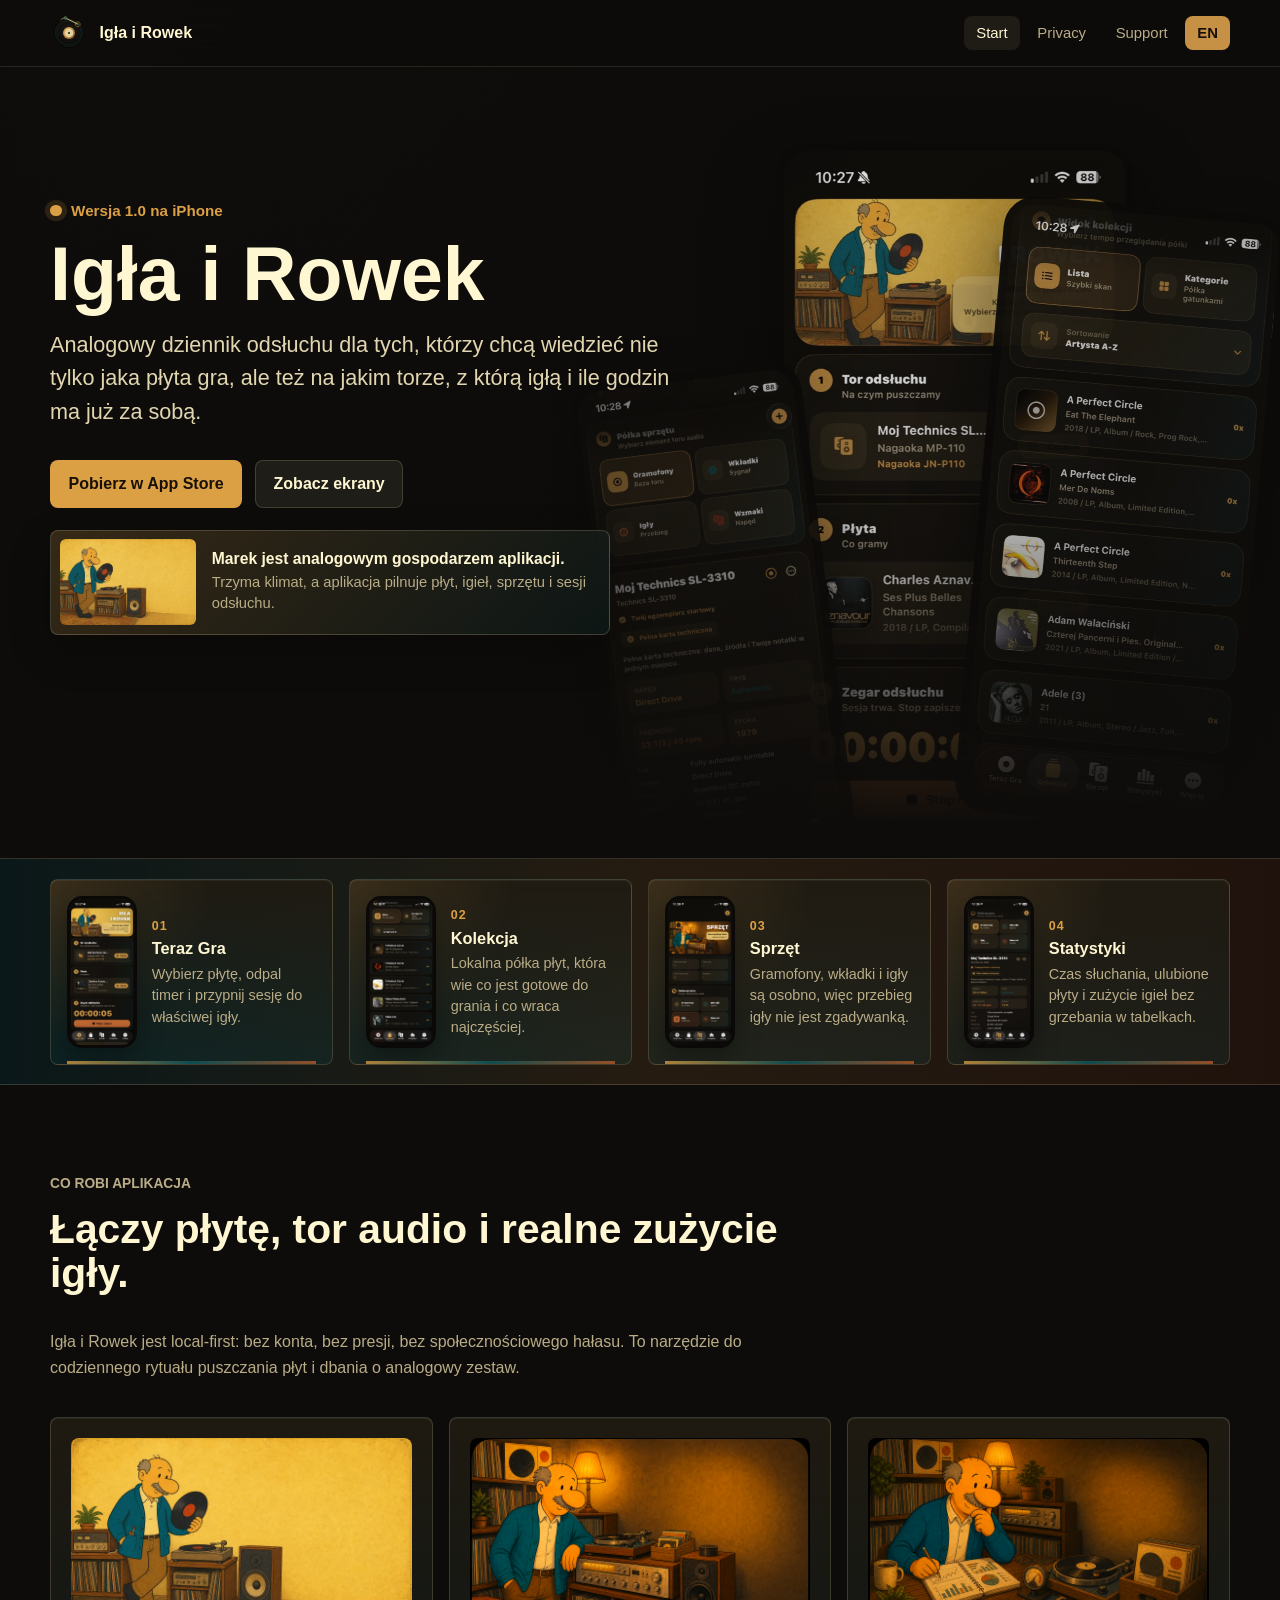
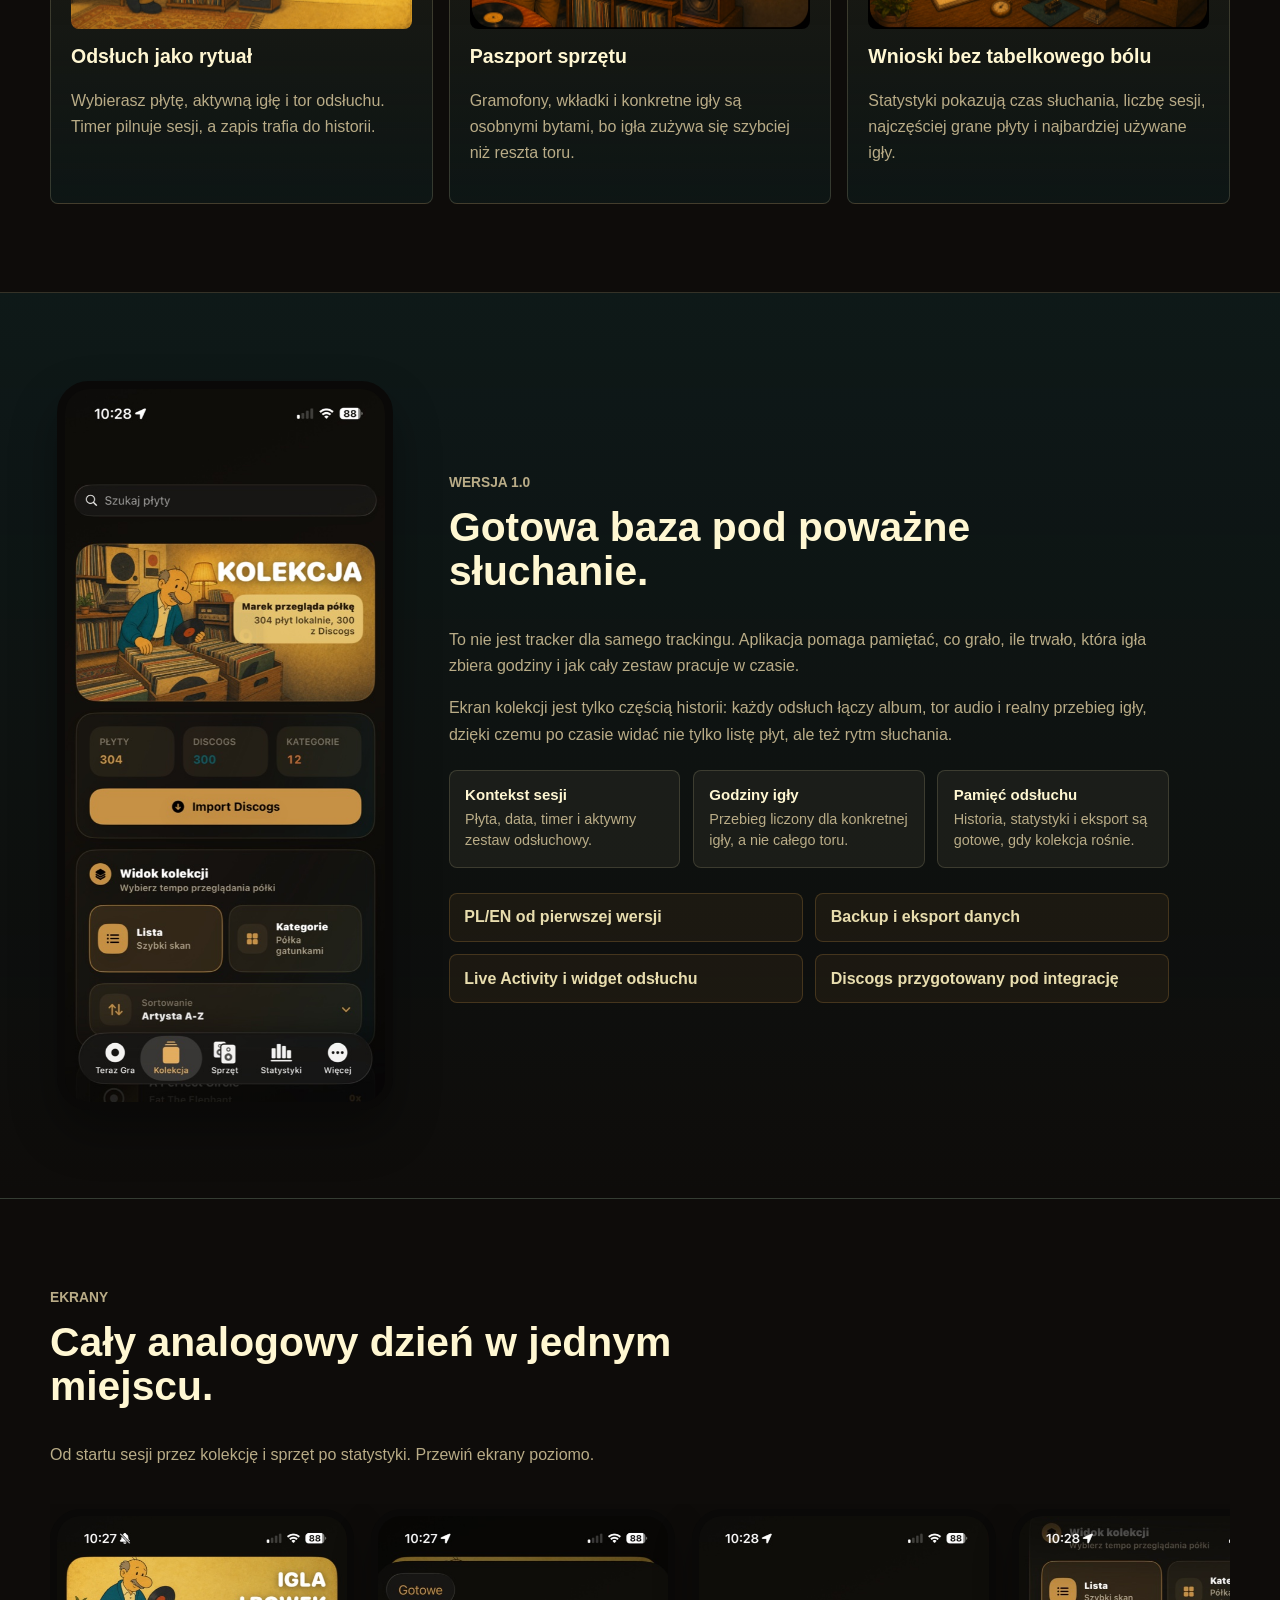
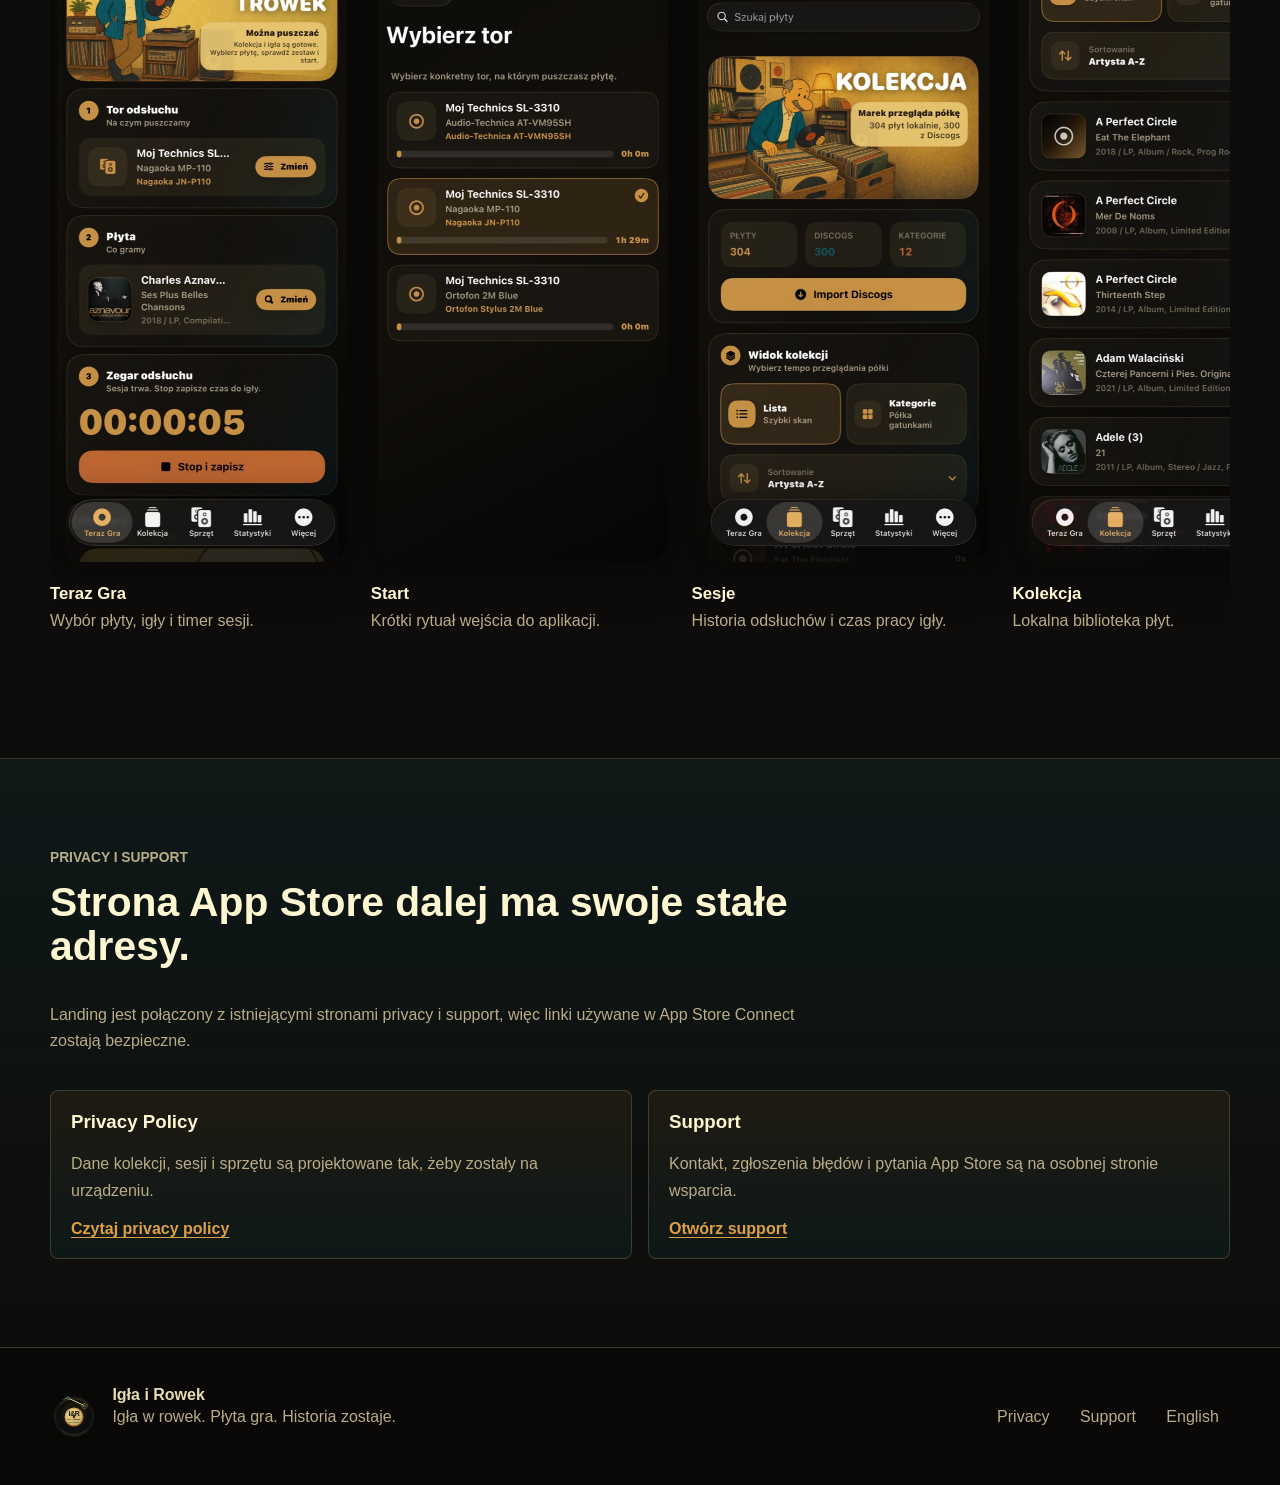
==== commit 70374100: "Point landing page to App Store listing" ====
--- a/pl/index.html
+++ b/pl/index.html
@@ -41,7 +41,7 @@
           <h1 id="hero-title">Igła i Rowek</h1>
           <p class="lead">Analogowy dziennik odsłuchu dla tych, którzy chcą wiedzieć nie tylko jaka płyta gra, ale też na jakim torze, z którą igłą i ile godzin ma już za sobą.</p>
           <div class="actions">
-            <a class="button primary" href="https://apps.apple.com/pl/search?term=Igla%20i%20Rowek">Szukaj w App Store</a>
+            <a class="button primary" href="https://apps.apple.com/pl/app/ig%C5%82a-i-rowek/id6782431440">Pobierz w App Store</a>
             <a class="button secondary" href="#ekrany">Zobacz ekrany</a>
           </div>
           <figure class="hero-marek">
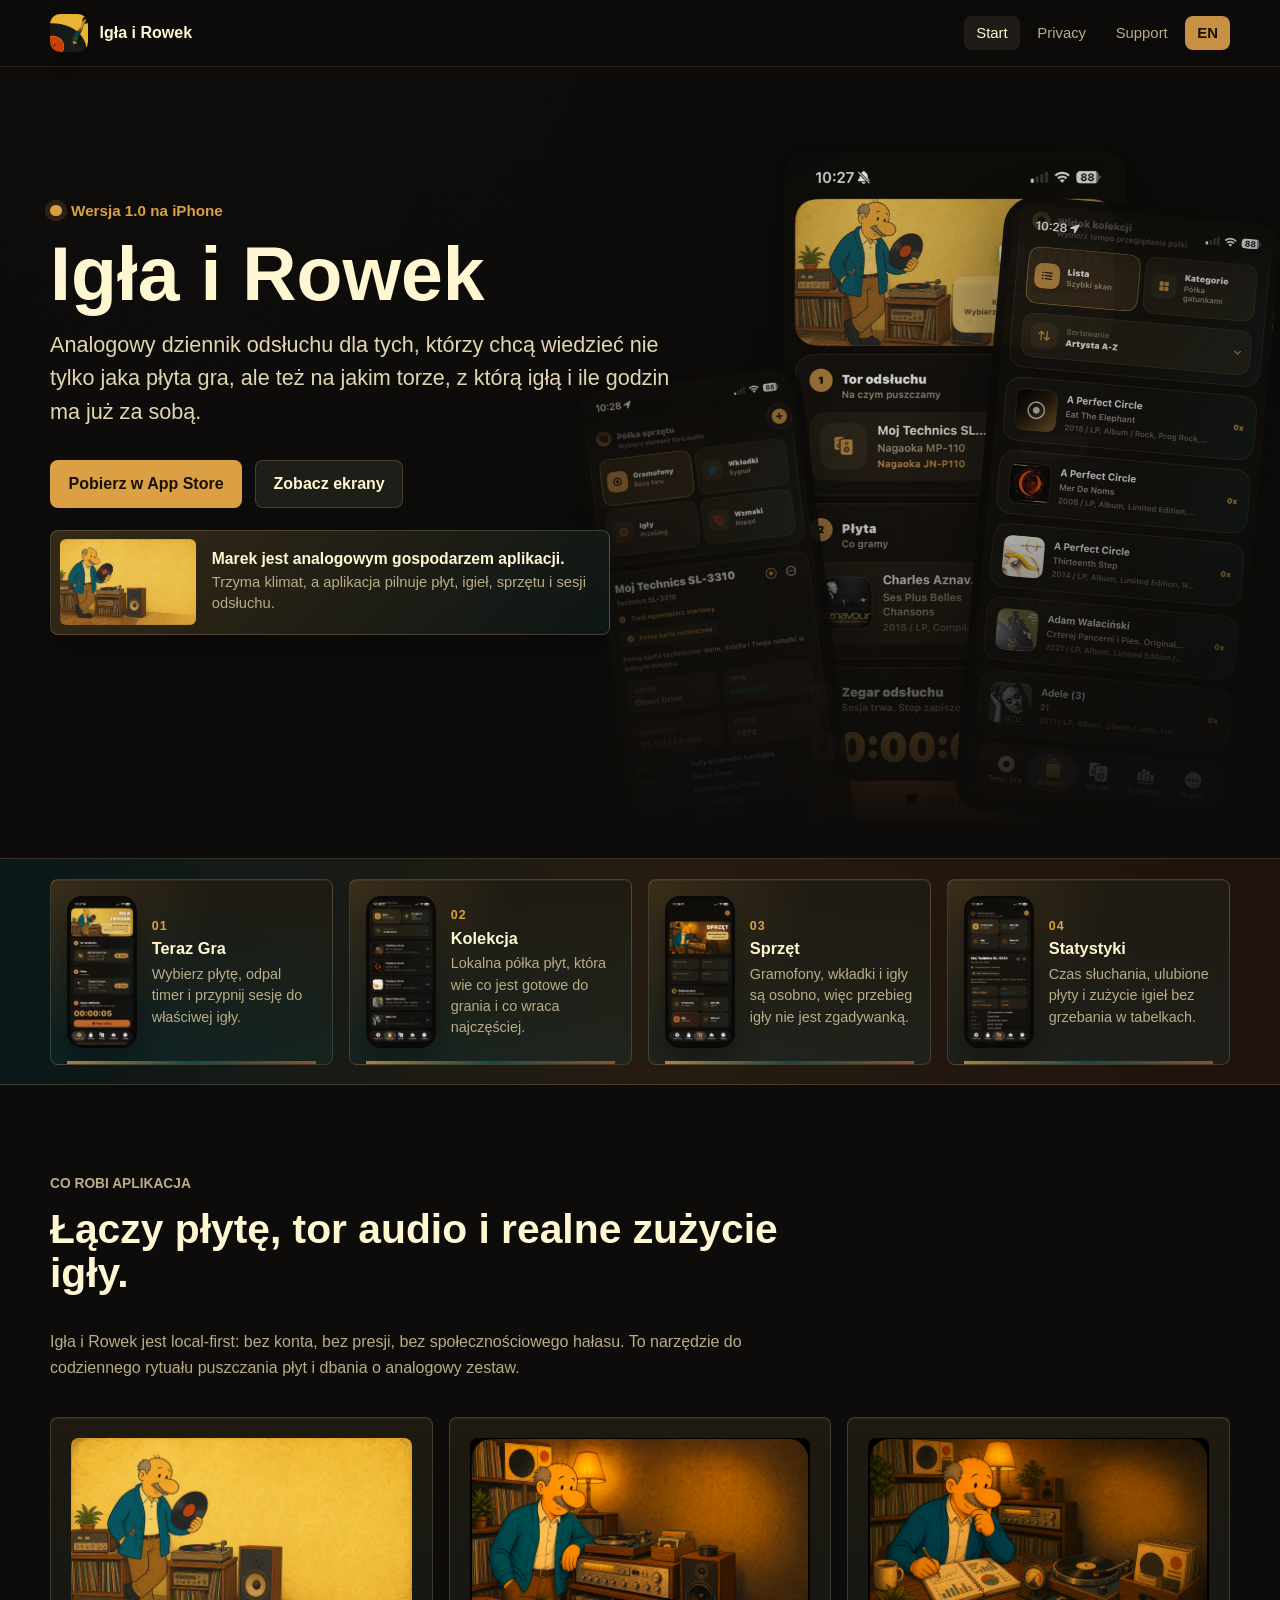
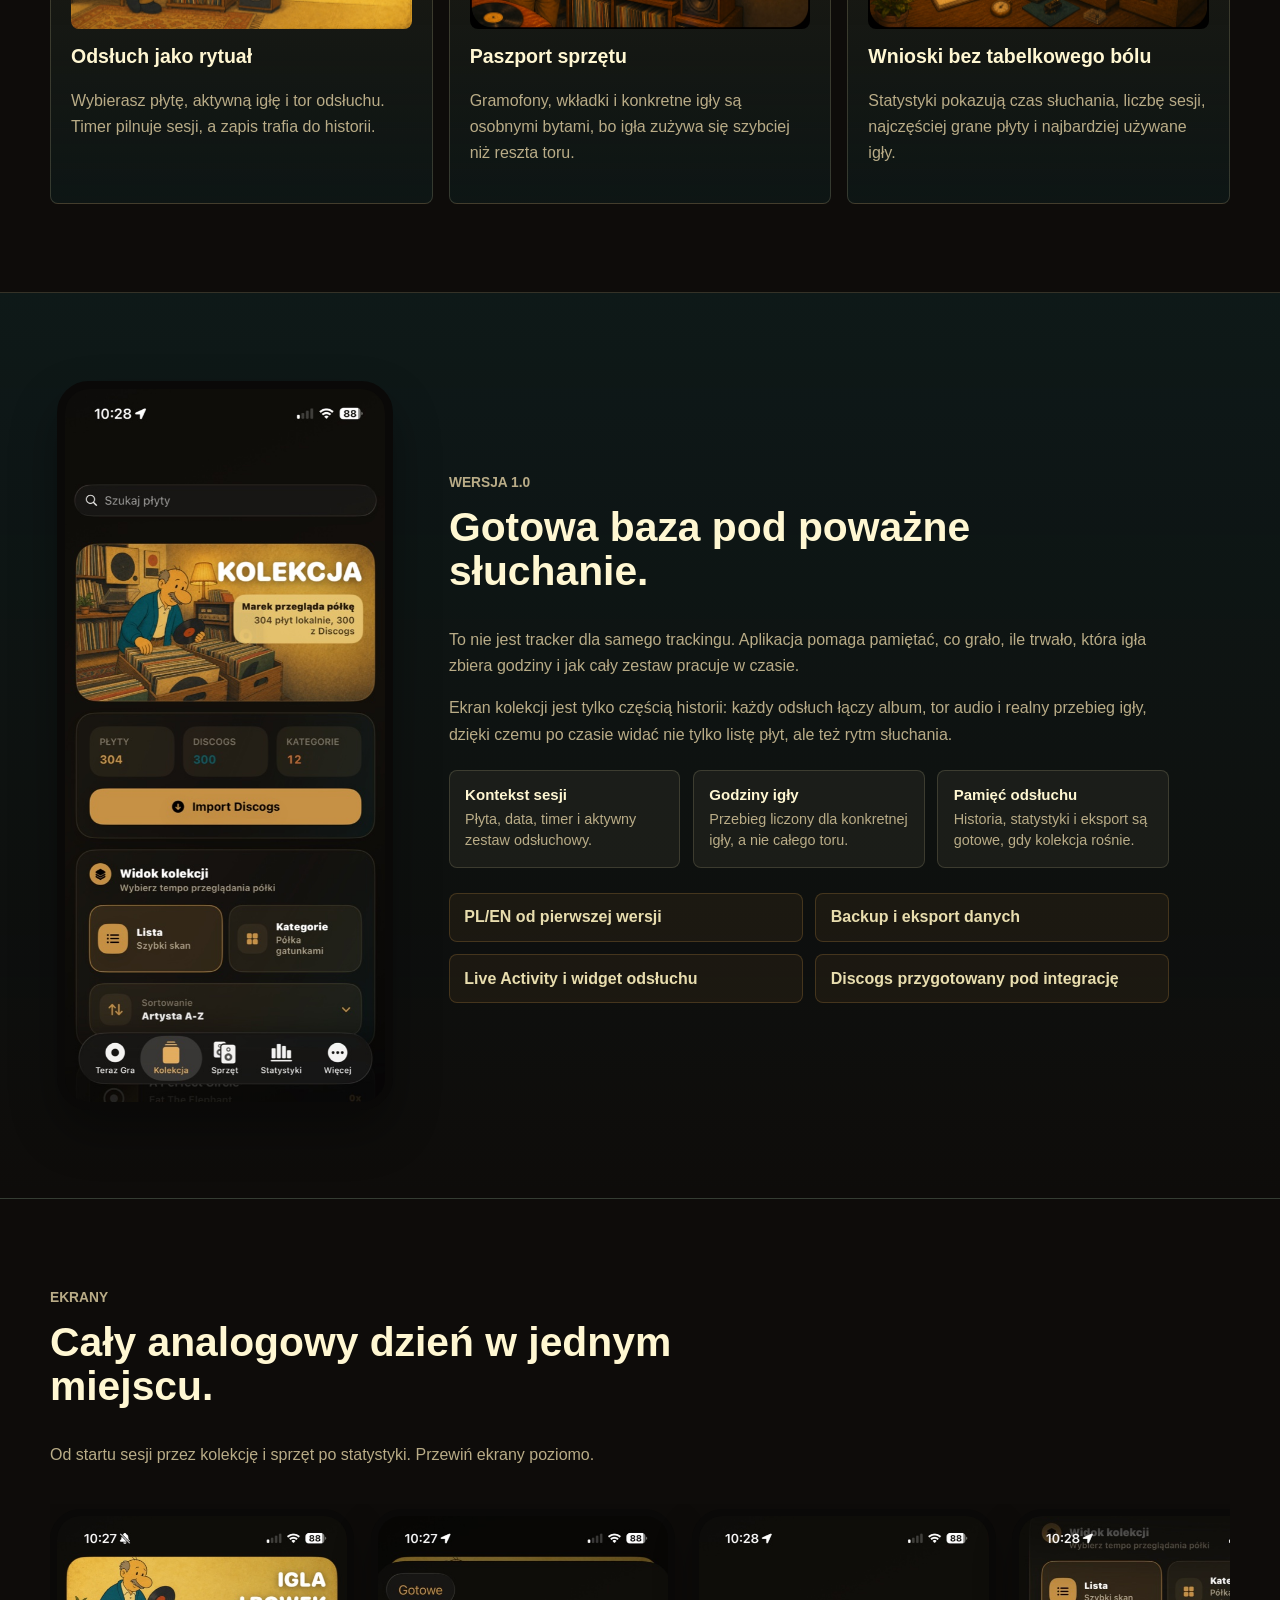
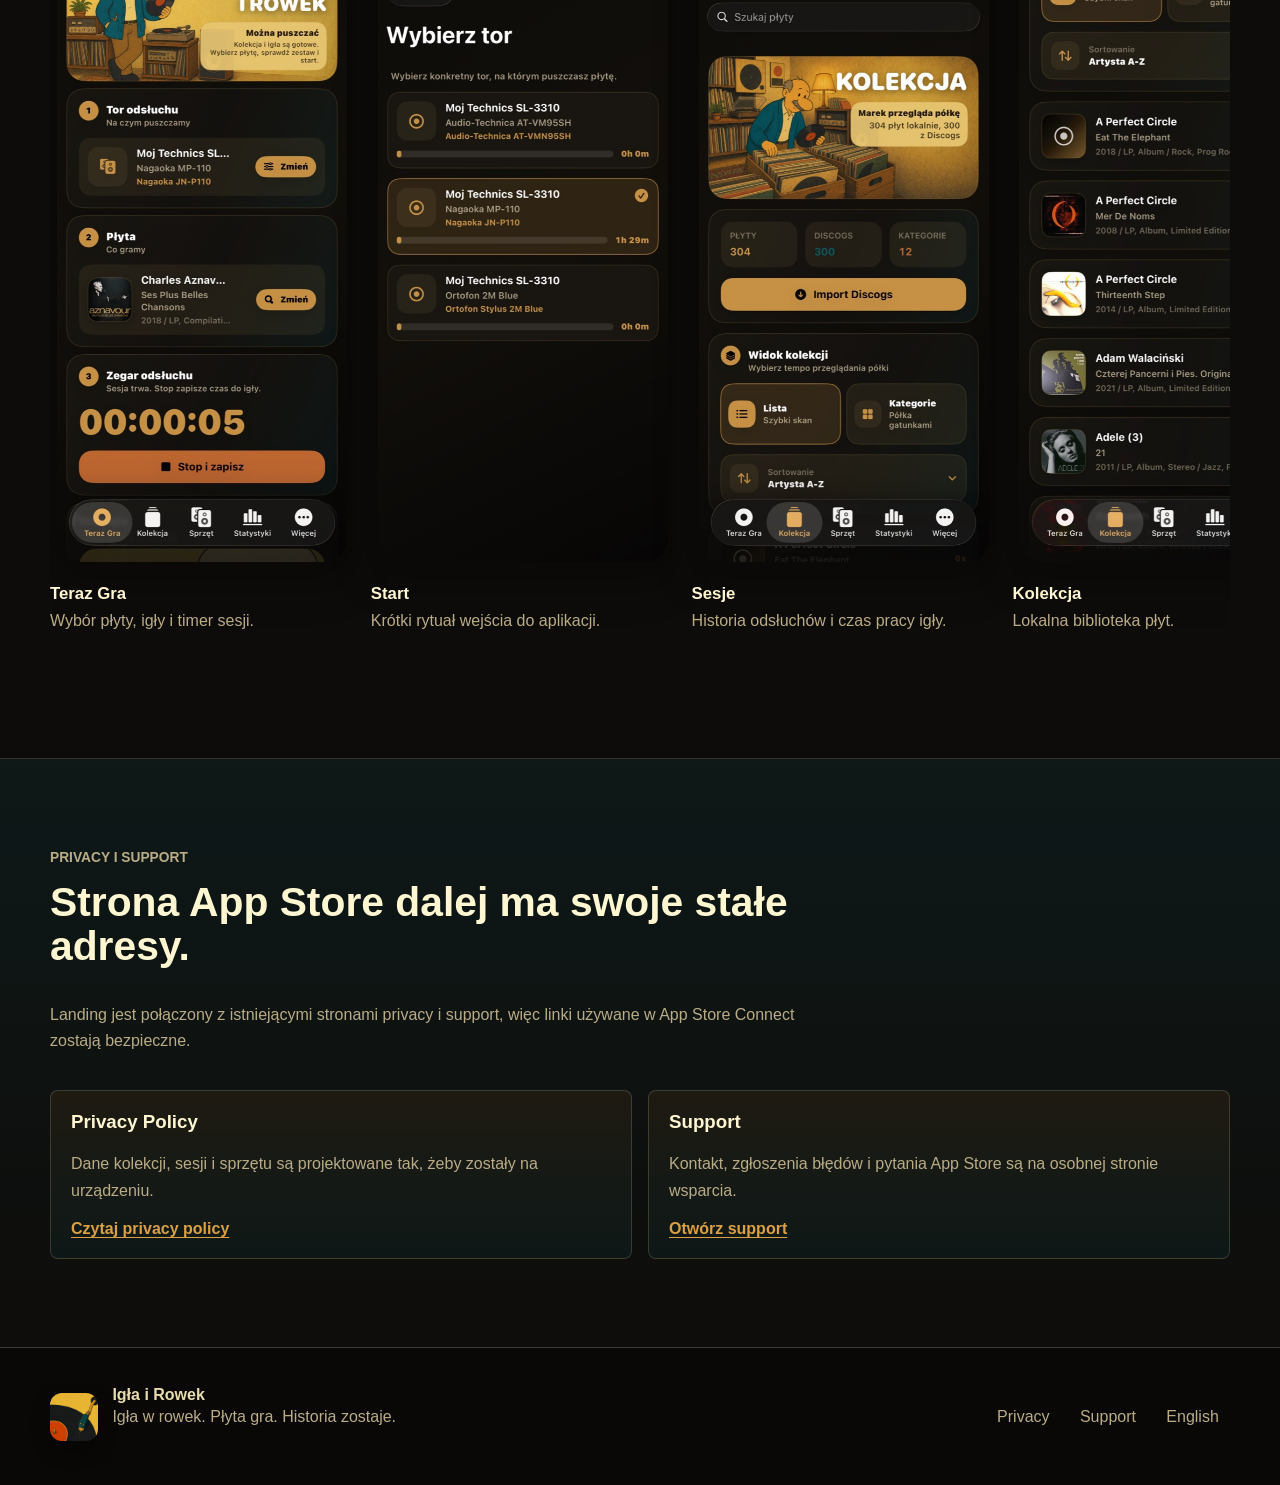
==== commit 3c355be8: "Use app icon for site branding" ====
--- a/pl/index.html
+++ b/pl/index.html
@@ -12,7 +12,7 @@
   <div class="site-shell">
     <header class="topbar">
       <a class="brand-link" href="./" aria-label="Igła i Rowek">
-        <img src="../assets/brand/igla-rowek-app-mark.svg" alt="" width="40" height="40">
+        <img src="../assets/brand/app-icon.png" alt="" width="40" height="40">
         <span>Igła i Rowek</span>
       </a>
       <nav class="nav-links" aria-label="Nawigacja">
@@ -189,7 +189,7 @@
 
     <footer class="footer">
       <div class="footer-mark">
-        <img src="../assets/brand/igla-rowek-stamp.svg" alt="" width="48" height="48">
+        <img src="../assets/brand/app-icon.png" alt="" width="48" height="48">
         <div>
           <strong>Igła i Rowek</strong>
           <p>Igła w rowek. Płyta gra. Historia zostaje.</p>
--- a/styles.css
+++ b/styles.css
@@ -84,6 +84,8 @@
 .brand img {
   width: 2.35rem;
   height: 2.35rem;
+  border-radius: 10px;
+  box-shadow: 0 0.45rem 1rem rgba(0, 0, 0, 0.28);
 }
 
 .nav-links {
@@ -629,6 +631,8 @@
 .footer-mark img {
   width: 3rem;
   height: 3rem;
+  border-radius: 12px;
+  box-shadow: 0 0.55rem 1.2rem rgba(0, 0, 0, 0.3);
 }
 
 .footer-links {
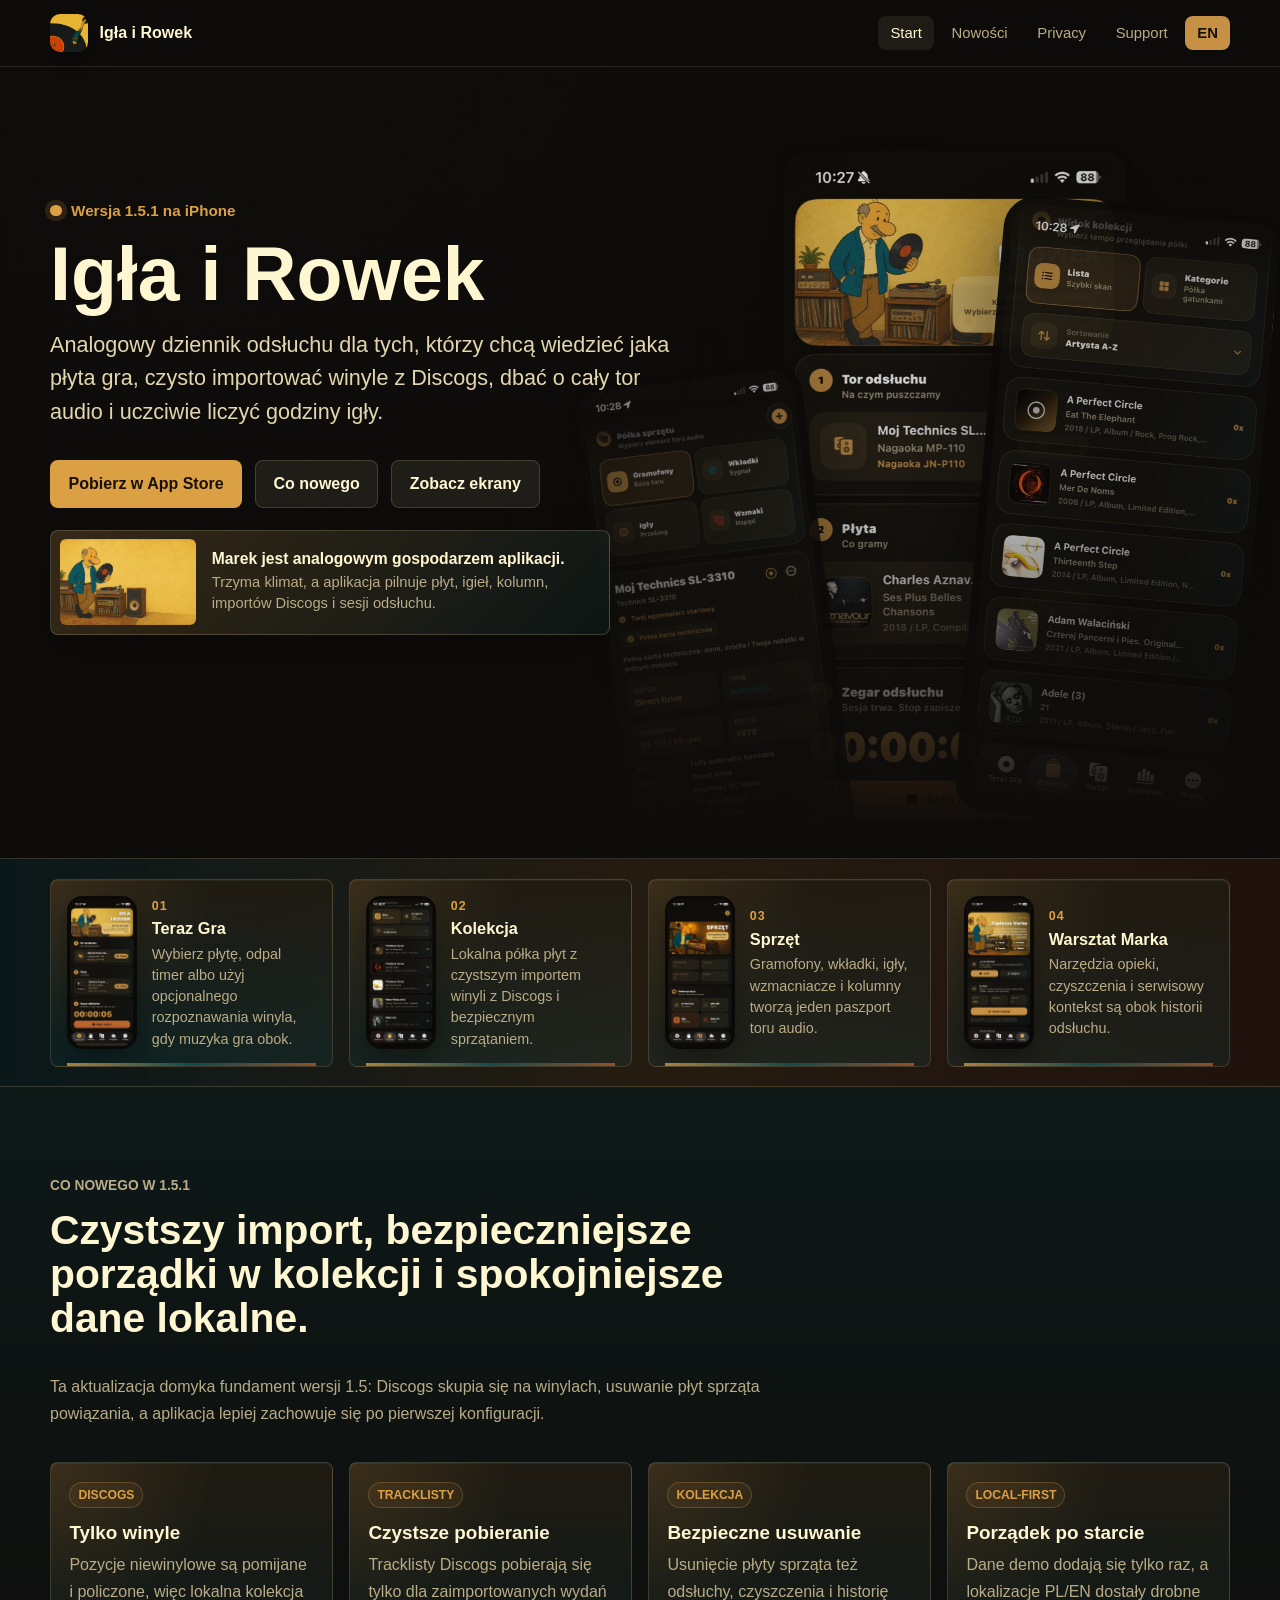
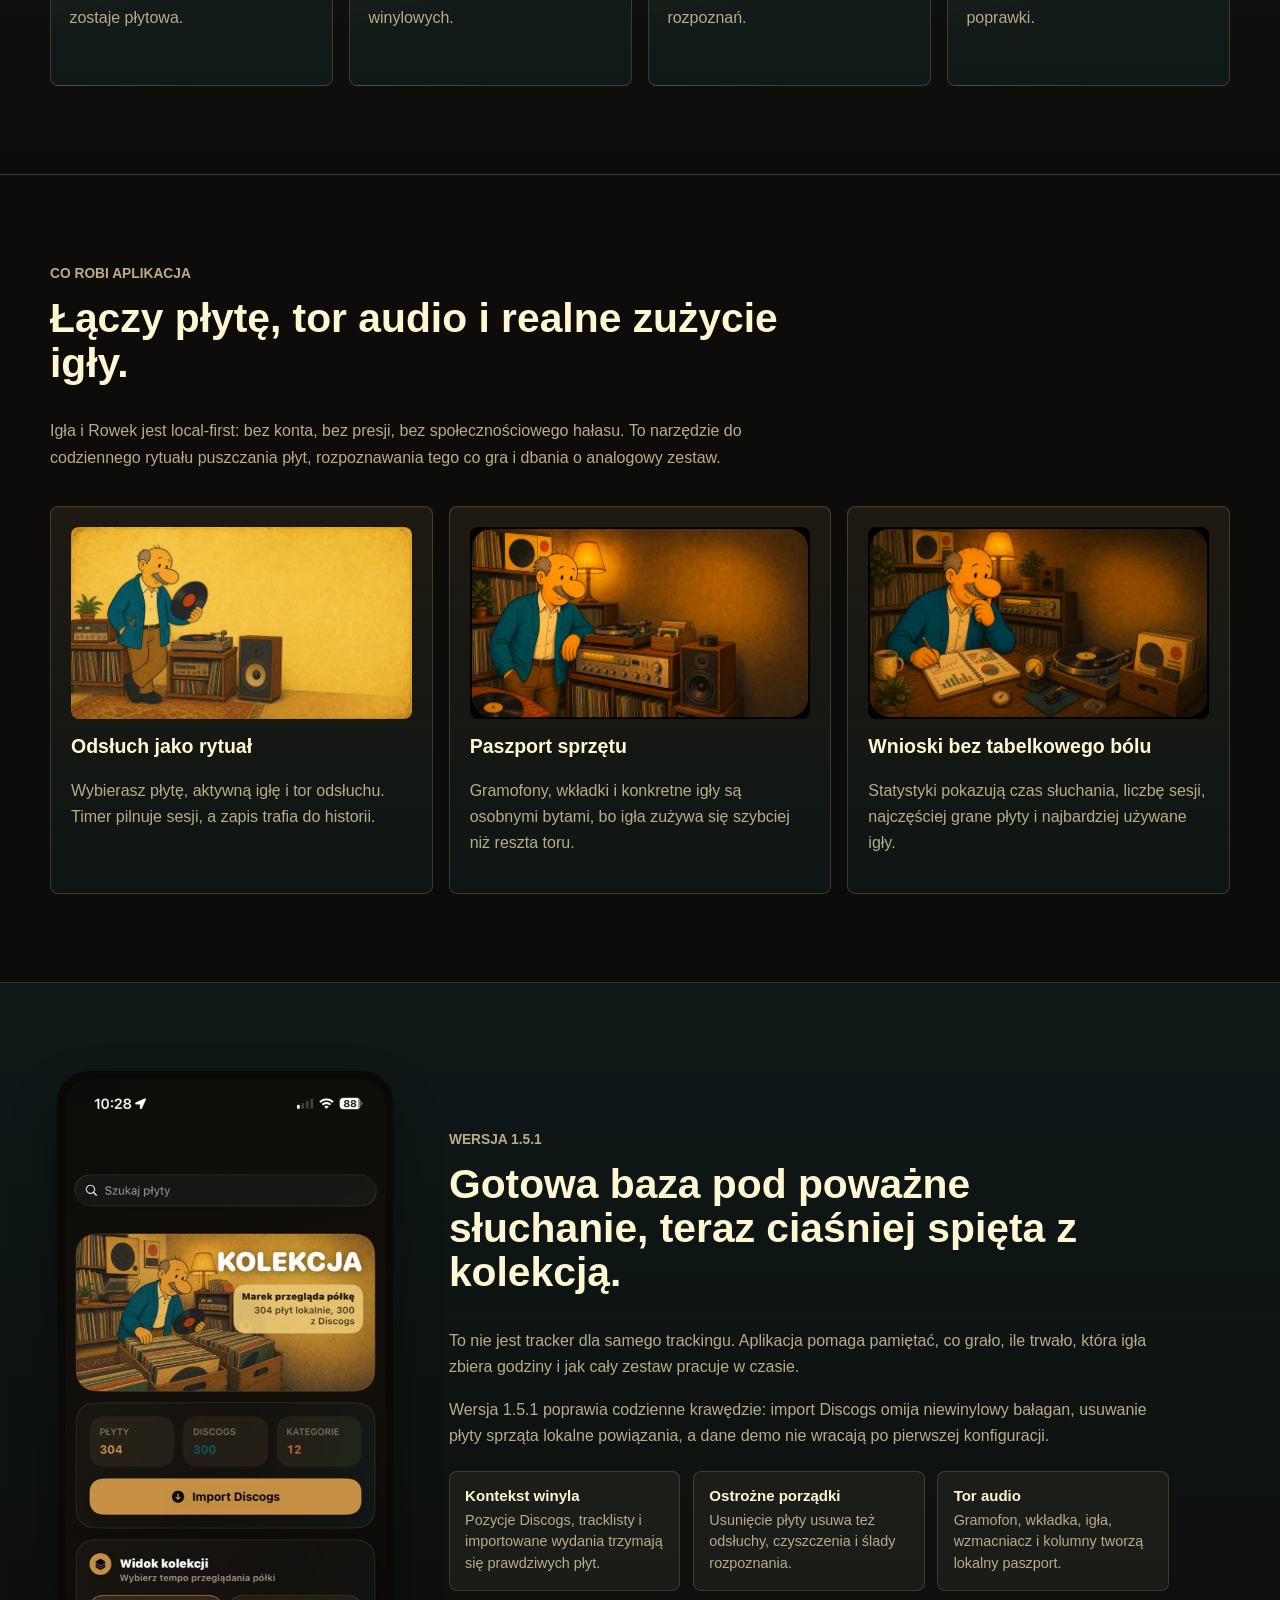
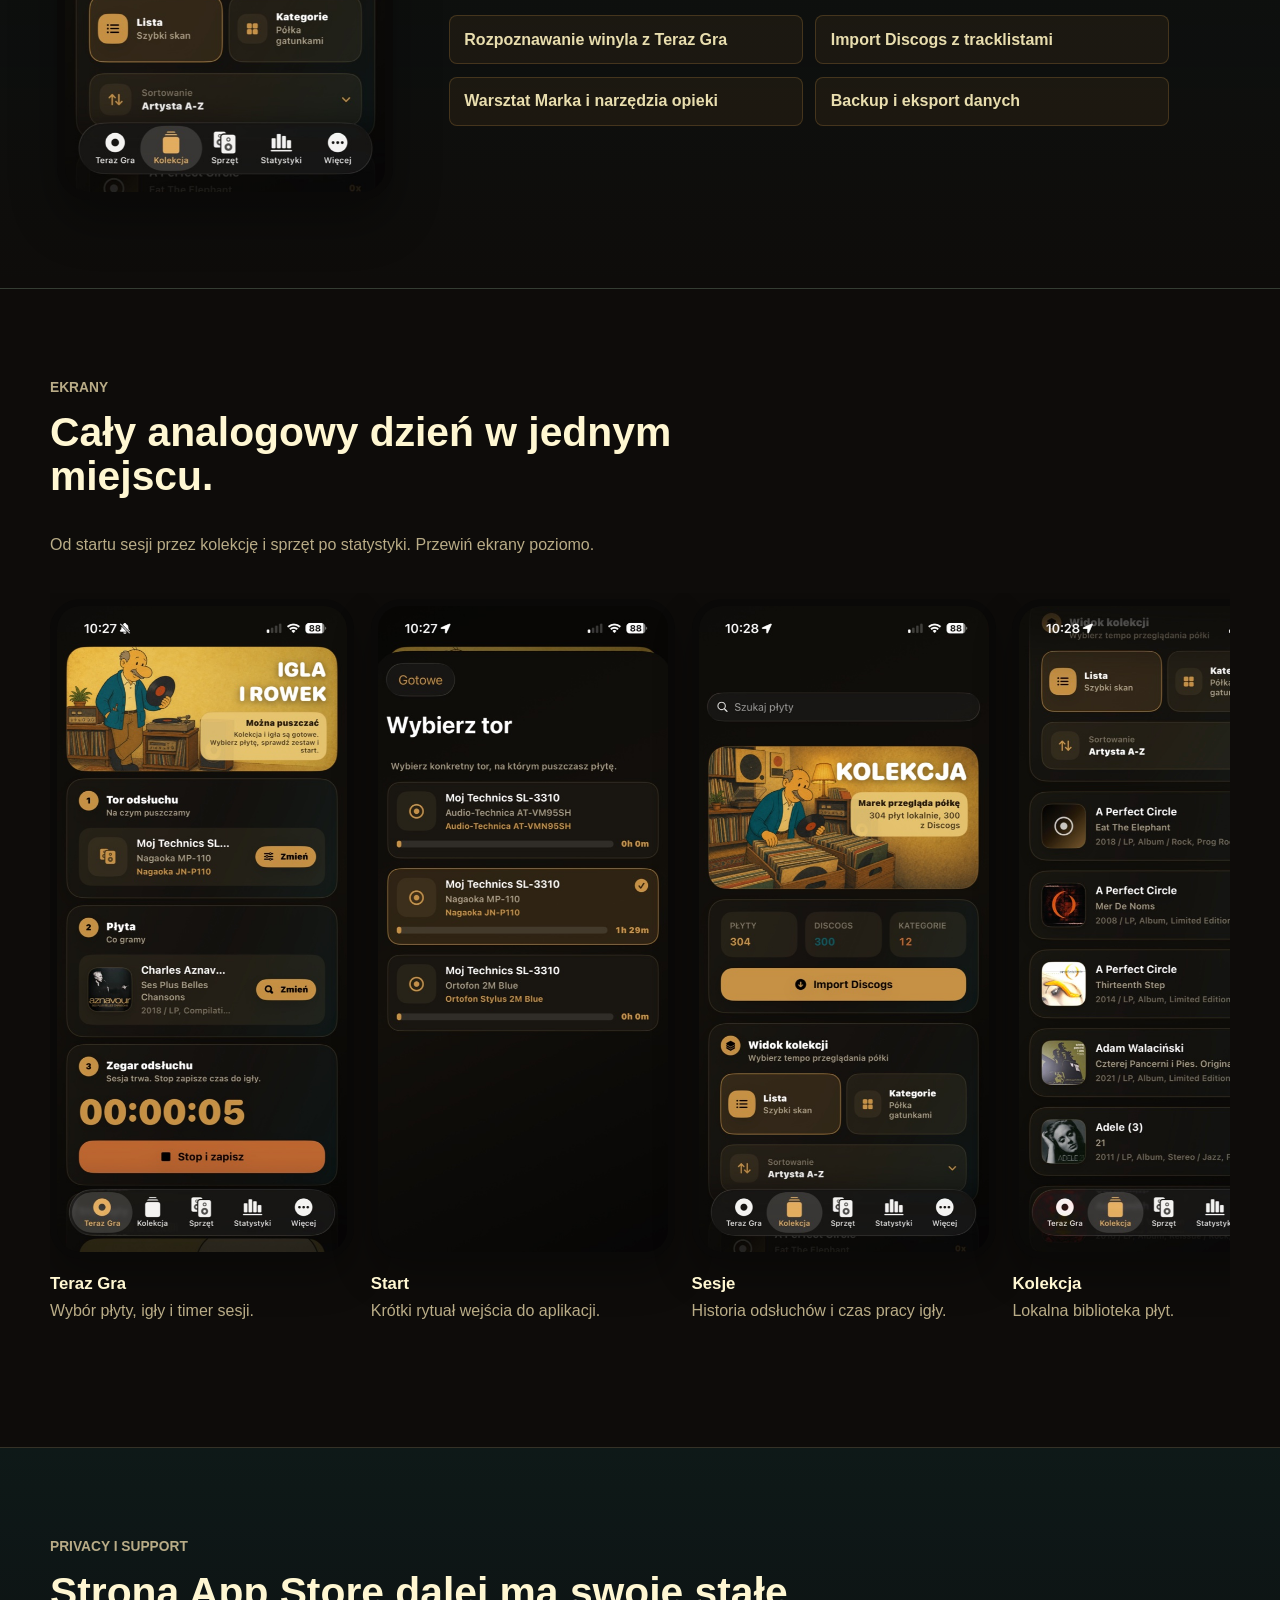
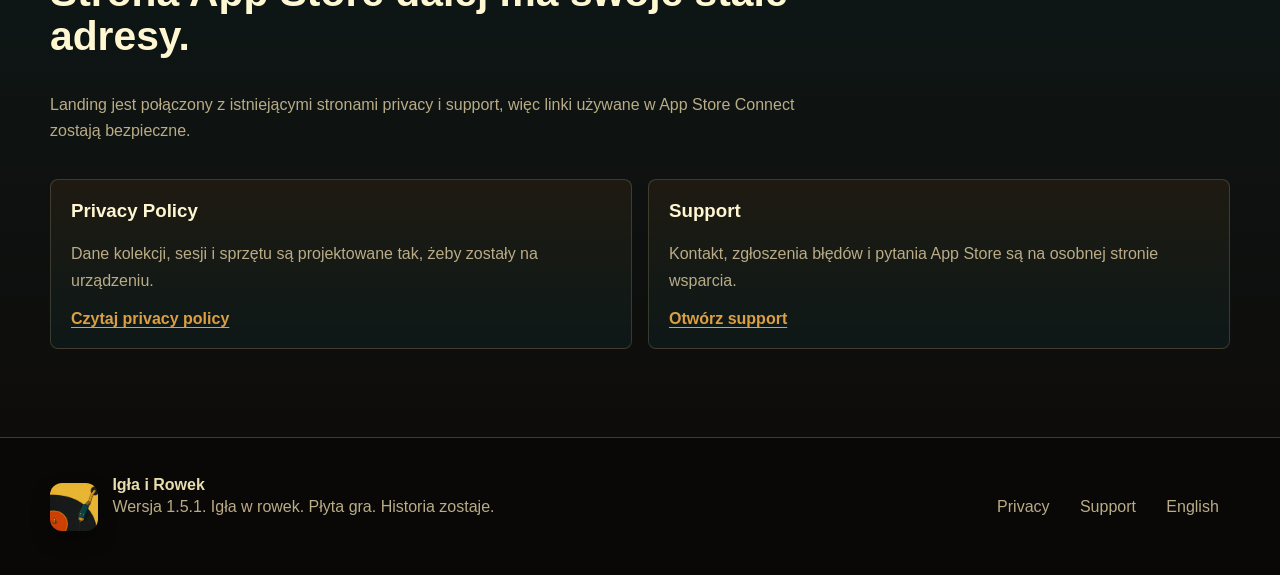
==== commit cc64884a: "Update landing page for 1.5.1" ====
--- a/pl/index.html
+++ b/pl/index.html
@@ -4,7 +4,7 @@
   <meta charset="utf-8">
   <meta name="viewport" content="width=device-width, initial-scale=1">
   <title>Igła i Rowek - analogowy dziennik odsłuchu</title>
-  <meta name="description" content="Igła i Rowek to local-first aplikacja iOS do prowadzenia dziennika odsłuchu winyli, kolekcji płyt, sprzętu audio, igieł i statystyk.">
+  <meta name="description" content="Igła i Rowek 1.5.1 to local-first aplikacja iOS do rozpoznawania winyla, importu Discogs, kolekcji płyt, sprzętu audio, igieł i statystyk.">
   <link rel="icon" href="../assets/brand/app-icon.png">
   <link rel="stylesheet" href="../styles.css">
 </head>
@@ -17,6 +17,7 @@
       </a>
       <nav class="nav-links" aria-label="Nawigacja">
         <a aria-current="page" href="./">Start</a>
+        <a href="#nowosci">Nowości</a>
         <a href="../privacy.html">Privacy</a>
         <a href="../support.html">Support</a>
         <a class="language" href="../">EN</a>
@@ -37,18 +38,19 @@
           </figure>
         </div>
         <div class="hero-copy">
-          <p class="release-note">Wersja 1.0 na iPhone</p>
+          <p class="release-note">Wersja 1.5.1 na iPhone</p>
           <h1 id="hero-title">Igła i Rowek</h1>
-          <p class="lead">Analogowy dziennik odsłuchu dla tych, którzy chcą wiedzieć nie tylko jaka płyta gra, ale też na jakim torze, z którą igłą i ile godzin ma już za sobą.</p>
+          <p class="lead">Analogowy dziennik odsłuchu dla tych, którzy chcą wiedzieć jaka płyta gra, czysto importować winyle z Discogs, dbać o cały tor audio i uczciwie liczyć godziny igły.</p>
           <div class="actions">
             <a class="button primary" href="https://apps.apple.com/pl/app/ig%C5%82a-i-rowek/id6782431440">Pobierz w App Store</a>
+            <a class="button secondary" href="#nowosci">Co nowego</a>
             <a class="button secondary" href="#ekrany">Zobacz ekrany</a>
           </div>
           <figure class="hero-marek">
             <img src="../assets/brand/marek-hero-brand.jpg" alt="Marek przy gramofonie" width="1400" height="788">
             <figcaption>
               <strong>Marek jest analogowym gospodarzem aplikacji.</strong>
-              <span>Trzyma klimat, a aplikacja pilnuje płyt, igieł, sprzętu i sesji odsłuchu.</span>
+              <span>Trzyma klimat, a aplikacja pilnuje płyt, igieł, kolumn, importów Discogs i sesji odsłuchu.</span>
             </figcaption>
           </figure>
         </div>
@@ -60,7 +62,7 @@
           <div>
             <span class="ritual-number">01</span>
             <h3>Teraz Gra</h3>
-            <p>Wybierz płytę, odpal timer i przypnij sesję do właściwej igły.</p>
+            <p>Wybierz płytę, odpal timer albo użyj opcjonalnego rozpoznawania winyla, gdy muzyka gra obok.</p>
           </div>
         </article>
         <article class="ritual-card">
@@ -68,7 +70,7 @@
           <div>
             <span class="ritual-number">02</span>
             <h3>Kolekcja</h3>
-            <p>Lokalna półka płyt, która wie co jest gotowe do grania i co wraca najczęściej.</p>
+            <p>Lokalna półka płyt z czystszym importem winyli z Discogs i bezpiecznym sprzątaniem.</p>
           </div>
         </article>
         <article class="ritual-card">
@@ -76,24 +78,54 @@
           <div>
             <span class="ritual-number">03</span>
             <h3>Sprzęt</h3>
-            <p>Gramofony, wkładki i igły są osobno, więc przebieg igły nie jest zgadywanką.</p>
-          </div>
-        </article>
-        <article class="ritual-card">
-          <img src="../assets/screenshots/pl/screen-06.jpg" alt="" width="553" height="1200" loading="lazy">
+            <p>Gramofony, wkładki, igły, wzmacniacze i kolumny tworzą jeden paszport toru audio.</p>
+          </div>
+        </article>
+        <article class="ritual-card">
+          <img src="../assets/screenshots/pl/screen-08.jpg" alt="" width="553" height="1200" loading="lazy">
           <div>
             <span class="ritual-number">04</span>
-            <h3>Statystyki</h3>
-            <p>Czas słuchania, ulubione płyty i zużycie igieł bez grzebania w tabelkach.</p>
-          </div>
-        </article>
+            <h3>Warsztat Marka</h3>
+            <p>Narzędzia opieki, czyszczenia i serwisowy kontekst są obok historii odsłuchu.</p>
+          </div>
+        </article>
+      </section>
+
+      <section class="band alt release-band" id="nowosci">
+        <div class="section-header">
+          <p class="eyebrow">Co nowego w 1.5.1</p>
+          <h2>Czystszy import, bezpieczniejsze porządki w kolekcji i spokojniejsze dane lokalne.</h2>
+          <p>Ta aktualizacja domyka fundament wersji 1.5: Discogs skupia się na winylach, usuwanie płyt sprząta powiązania, a aplikacja lepiej zachowuje się po pierwszej konfiguracji.</p>
+        </div>
+        <div class="release-grid" aria-label="Najważniejsze zmiany w wersji 1.5.1">
+          <article class="release-card">
+            <span>Discogs</span>
+            <h3>Tylko winyle</h3>
+            <p>Pozycje niewinylowe są pomijane i policzone, więc lokalna kolekcja zostaje płytowa.</p>
+          </article>
+          <article class="release-card">
+            <span>Tracklisty</span>
+            <h3>Czystsze pobieranie</h3>
+            <p>Tracklisty Discogs pobierają się tylko dla zaimportowanych wydań winylowych.</p>
+          </article>
+          <article class="release-card">
+            <span>Kolekcja</span>
+            <h3>Bezpieczne usuwanie</h3>
+            <p>Usunięcie płyty sprząta też odsłuchy, czyszczenia i historię rozpoznań.</p>
+          </article>
+          <article class="release-card">
+            <span>Local-first</span>
+            <h3>Porządek po starcie</h3>
+            <p>Dane demo dodają się tylko raz, a lokalizacje PL/EN dostały drobne poprawki.</p>
+          </article>
+        </div>
       </section>
 
       <section class="band" id="co-mamy">
         <div class="section-header">
           <p class="eyebrow">Co robi aplikacja</p>
           <h2>Łączy płytę, tor audio i realne zużycie igły.</h2>
-          <p>Igła i Rowek jest local-first: bez konta, bez presji, bez społecznościowego hałasu. To narzędzie do codziennego rytuału puszczania płyt i dbania o analogowy zestaw.</p>
+          <p>Igła i Rowek jest local-first: bez konta, bez presji, bez społecznościowego hałasu. To narzędzie do codziennego rytuału puszczania płyt, rozpoznawania tego co gra i dbania o analogowy zestaw.</p>
         </div>
         <div class="feature-grid">
           <article class="feature-card">
@@ -120,29 +152,29 @@
             <img src="../assets/screenshots/pl/screen-03.jpg" alt="Ekran aplikacji pokazujący odsłuch i kolekcję" width="554" height="1200" loading="lazy">
           </div>
           <div class="story-copy">
-            <p class="eyebrow">Wersja 1.0</p>
-            <h2>Gotowa baza pod poważne słuchanie.</h2>
+            <p class="eyebrow">Wersja 1.5.1</p>
+            <h2>Gotowa baza pod poważne słuchanie, teraz ciaśniej spięta z kolekcją.</h2>
             <p>To nie jest tracker dla samego trackingu. Aplikacja pomaga pamiętać, co grało, ile trwało, która igła zbiera godziny i jak cały zestaw pracuje w czasie.</p>
-            <p>Ekran kolekcji jest tylko częścią historii: każdy odsłuch łączy album, tor audio i realny przebieg igły, dzięki czemu po czasie widać nie tylko listę płyt, ale też rytm słuchania.</p>
+            <p>Wersja 1.5.1 poprawia codzienne krawędzie: import Discogs omija niewinylowy bałagan, usuwanie płyty sprząta lokalne powiązania, a dane demo nie wracają po pierwszej konfiguracji.</p>
             <div class="story-notes" aria-label="Co zapamiętuje aplikacja">
               <article>
-                <strong>Kontekst sesji</strong>
-                <span>Płyta, data, timer i aktywny zestaw odsłuchowy.</span>
+                <strong>Kontekst winyla</strong>
+                <span>Pozycje Discogs, tracklisty i importowane wydania trzymają się prawdziwych płyt.</span>
               </article>
               <article>
-                <strong>Godziny igły</strong>
-                <span>Przebieg liczony dla konkretnej igły, a nie całego toru.</span>
+                <strong>Ostrożne porządki</strong>
+                <span>Usunięcie płyty usuwa też odsłuchy, czyszczenia i ślady rozpoznania.</span>
               </article>
               <article>
-                <strong>Pamięć odsłuchu</strong>
-                <span>Historia, statystyki i eksport są gotowe, gdy kolekcja rośnie.</span>
+                <strong>Tor audio</strong>
+                <span>Gramofon, wkładka, igła, wzmacniacz i kolumny tworzą lokalny paszport.</span>
               </article>
             </div>
             <ul class="check-list">
-              <li>PL/EN od pierwszej wersji</li>
+              <li>Rozpoznawanie winyla z Teraz Gra</li>
+              <li>Import Discogs z tracklistami</li>
+              <li>Warsztat Marka i narzędzia opieki</li>
               <li>Backup i eksport danych</li>
-              <li>Live Activity i widget odsłuchu</li>
-              <li>Discogs przygotowany pod integrację</li>
             </ul>
           </div>
         </div>
@@ -192,7 +224,7 @@
         <img src="../assets/brand/app-icon.png" alt="" width="48" height="48">
         <div>
           <strong>Igła i Rowek</strong>
-          <p>Igła w rowek. Płyta gra. Historia zostaje.</p>
+          <p>Wersja 1.5.1. Igła w rowek. Płyta gra. Historia zostaje.</p>
         </div>
       </div>
       <nav class="footer-links" aria-label="Linki końcowe">
--- a/styles.css
+++ b/styles.css
@@ -413,6 +413,7 @@
 
 .section-header p,
 .feature-card p,
+.release-card p,
 .story-copy p,
 .screen-card p,
 .privacy-panel p,
@@ -456,6 +457,45 @@
 
 .feature-card h3 {
   font-size: 1.22rem;
+}
+
+.release-band {
+  position: relative;
+}
+
+.release-grid {
+  display: grid;
+  grid-template-columns: repeat(4, minmax(0, 1fr));
+  gap: 1rem;
+}
+
+.release-card {
+  min-height: 14rem;
+  padding: 1.15rem;
+  border: 1px solid rgba(232, 221, 174, 0.18);
+  border-radius: 8px;
+  background:
+    radial-gradient(circle at top left, rgba(199, 145, 69, 0.17), transparent 46%),
+    linear-gradient(180deg, rgba(32, 27, 18, 0.95), rgba(13, 89, 95, 0.16));
+  box-shadow: inset 0 1px 0 rgba(255, 247, 210, 0.05);
+}
+
+.release-card span {
+  display: inline-flex;
+  margin-bottom: 0.85rem;
+  padding: 0.32rem 0.5rem;
+  border: 1px solid rgba(199, 145, 69, 0.3);
+  border-radius: 999px;
+  color: var(--brass-strong);
+  background: rgba(199, 145, 69, 0.08);
+  font-size: 0.76rem;
+  font-weight: 900;
+  text-transform: uppercase;
+}
+
+.release-card h3 {
+  margin-bottom: 0.55rem;
+  font-size: 1.18rem;
 }
 
 .story {
@@ -693,6 +733,7 @@
 
   .ritual-strip,
   .feature-grid,
+  .release-grid,
   .story,
   .privacy-panel,
   .footer {
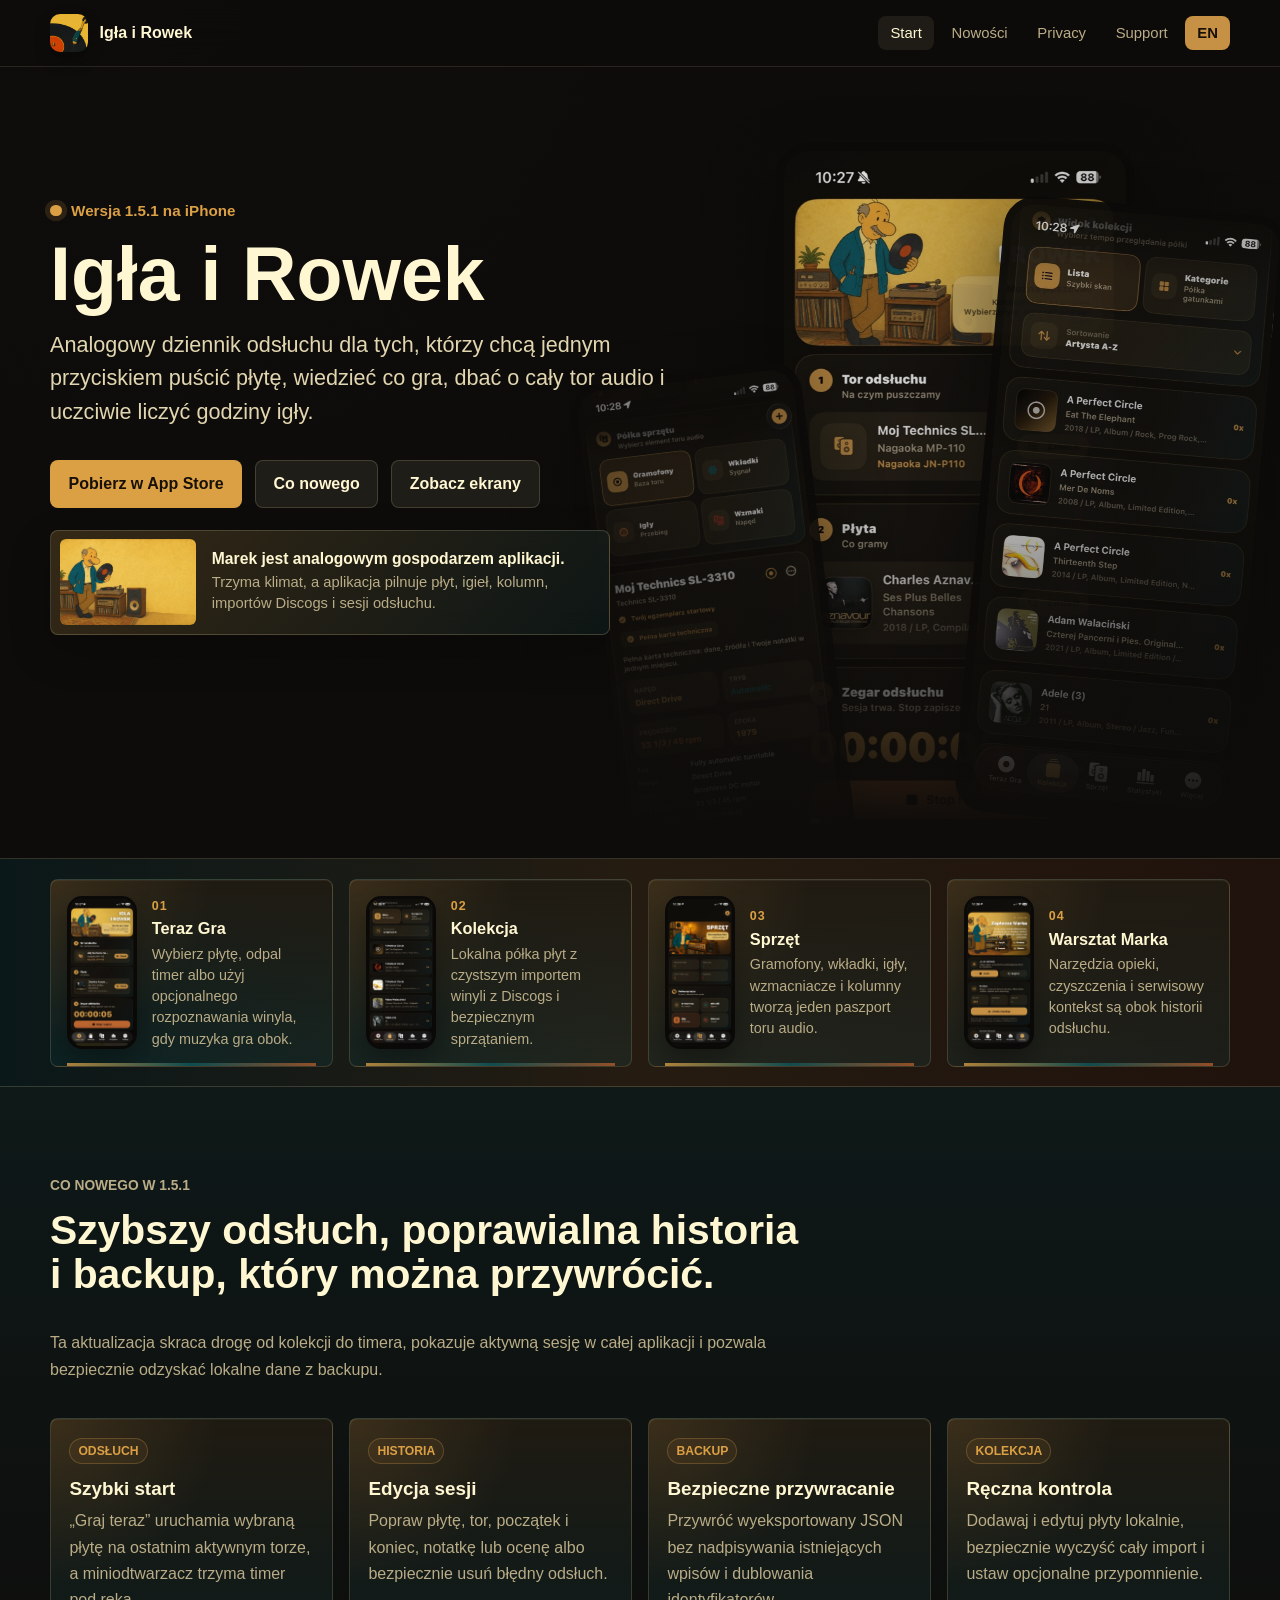
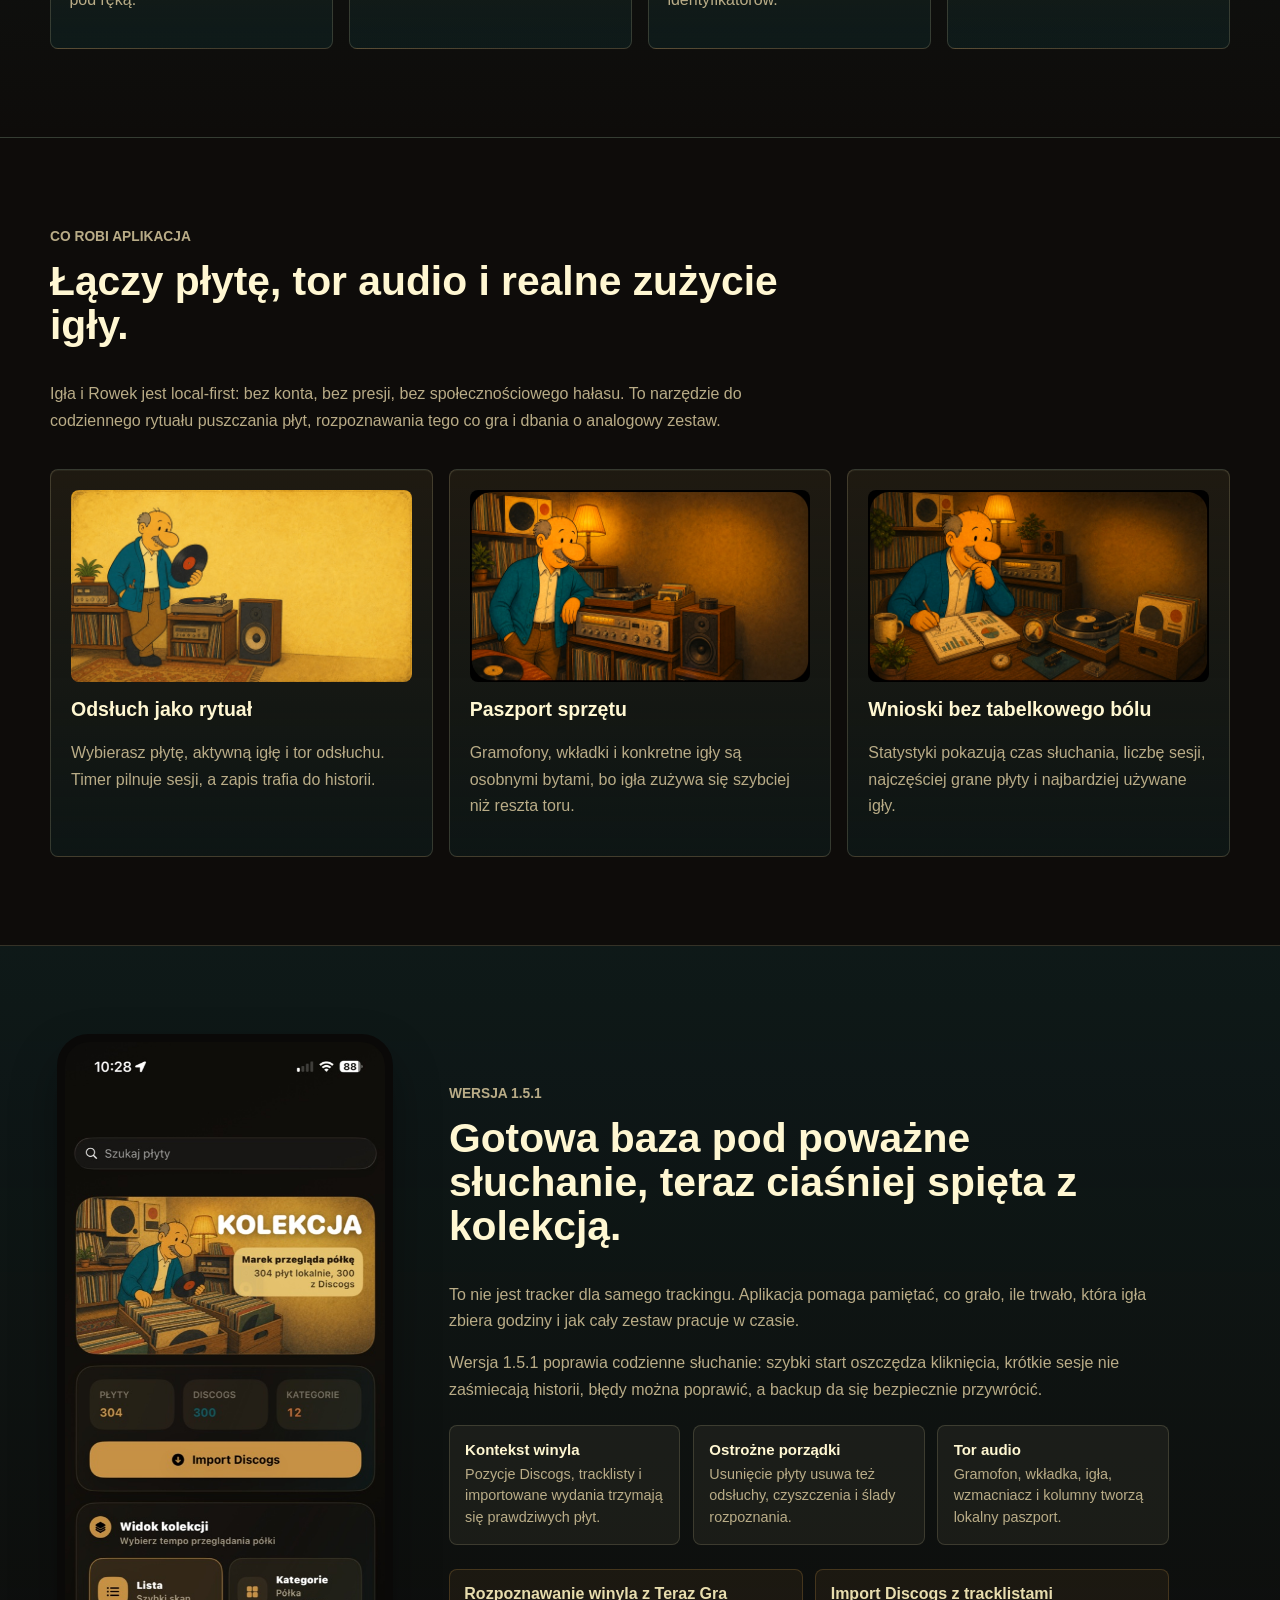
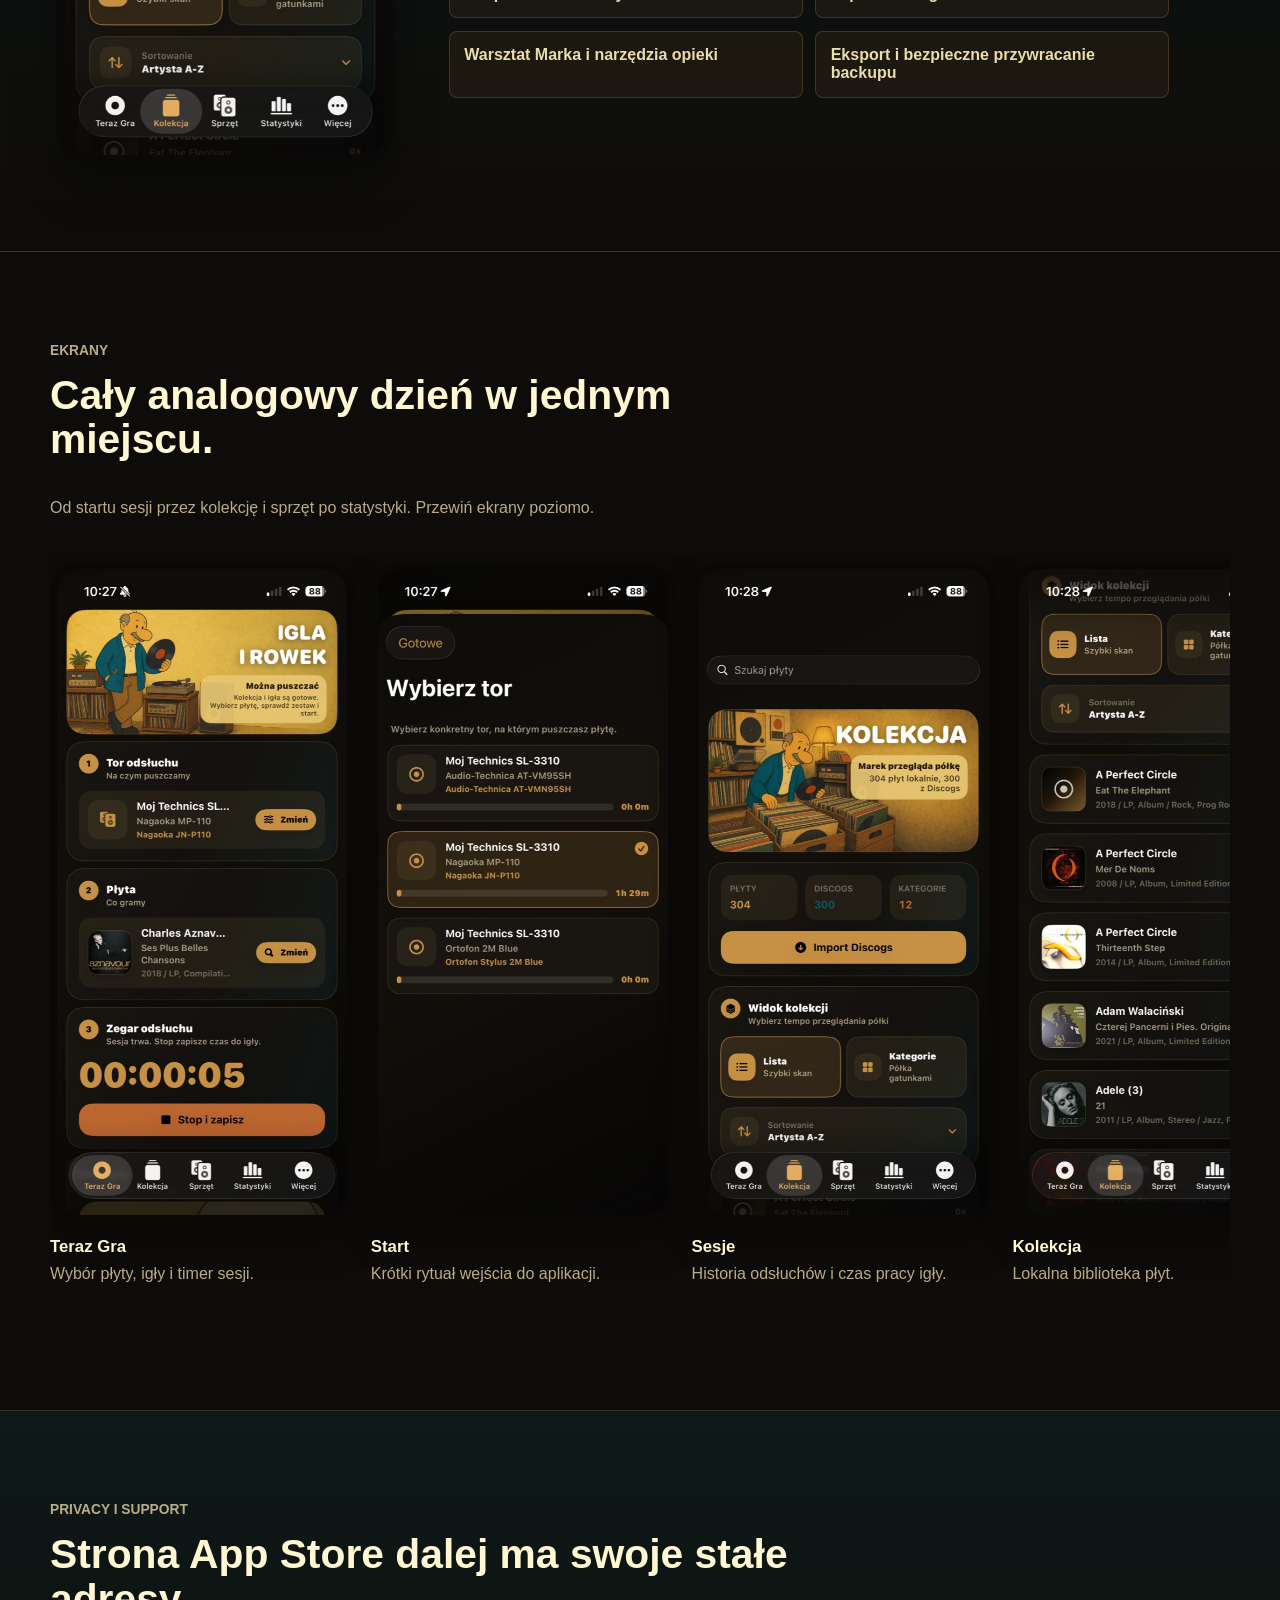
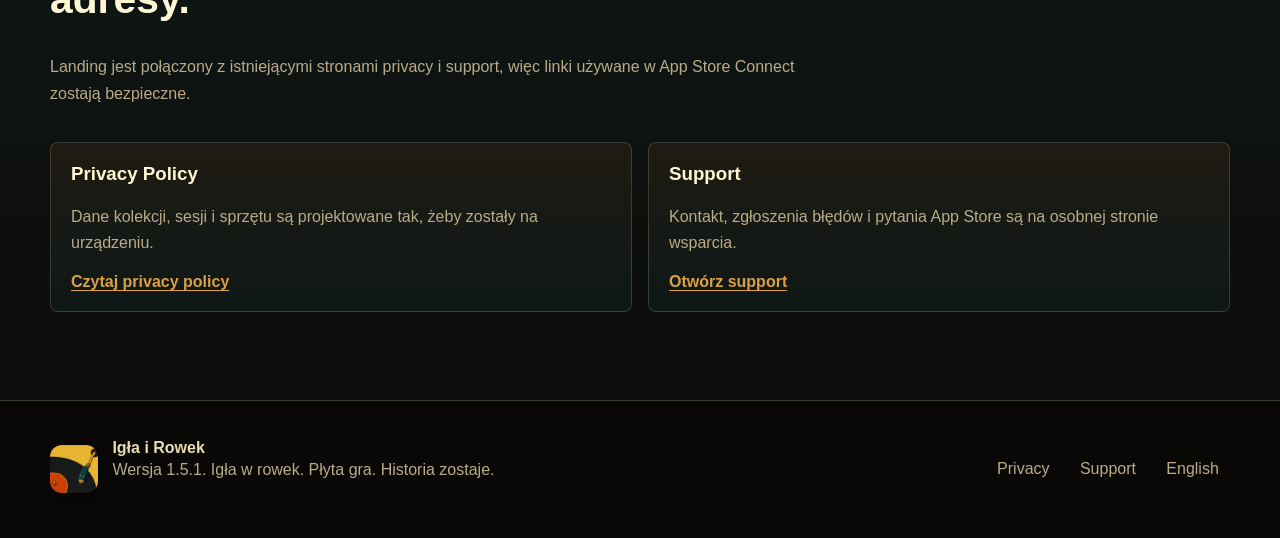
==== commit 3e80d94a: "Update site for improved listening flow" ====
--- a/pl/index.html
+++ b/pl/index.html
@@ -4,7 +4,7 @@
   <meta charset="utf-8">
   <meta name="viewport" content="width=device-width, initial-scale=1">
   <title>Igła i Rowek - analogowy dziennik odsłuchu</title>
-  <meta name="description" content="Igła i Rowek 1.5.1 to local-first aplikacja iOS do rozpoznawania winyla, importu Discogs, kolekcji płyt, sprzętu audio, igieł i statystyk.">
+  <meta name="description" content="Igła i Rowek 1.5.1 to local-first aplikacja iOS z szybkim startem odsłuchu, rozpoznawaniem winyla, sprzętem audio, edycją historii i bezpiecznym backupem.">
   <link rel="icon" href="../assets/brand/app-icon.png">
   <link rel="stylesheet" href="../styles.css">
 </head>
@@ -40,7 +40,7 @@
         <div class="hero-copy">
           <p class="release-note">Wersja 1.5.1 na iPhone</p>
           <h1 id="hero-title">Igła i Rowek</h1>
-          <p class="lead">Analogowy dziennik odsłuchu dla tych, którzy chcą wiedzieć jaka płyta gra, czysto importować winyle z Discogs, dbać o cały tor audio i uczciwie liczyć godziny igły.</p>
+          <p class="lead">Analogowy dziennik odsłuchu dla tych, którzy chcą jednym przyciskiem puścić płytę, wiedzieć co gra, dbać o cały tor audio i uczciwie liczyć godziny igły.</p>
           <div class="actions">
             <a class="button primary" href="https://apps.apple.com/pl/app/ig%C5%82a-i-rowek/id6782431440">Pobierz w App Store</a>
             <a class="button secondary" href="#nowosci">Co nowego</a>
@@ -94,29 +94,29 @@
       <section class="band alt release-band" id="nowosci">
         <div class="section-header">
           <p class="eyebrow">Co nowego w 1.5.1</p>
-          <h2>Czystszy import, bezpieczniejsze porządki w kolekcji i spokojniejsze dane lokalne.</h2>
-          <p>Ta aktualizacja domyka fundament wersji 1.5: Discogs skupia się na winylach, usuwanie płyt sprząta powiązania, a aplikacja lepiej zachowuje się po pierwszej konfiguracji.</p>
+          <h2>Szybszy odsłuch, poprawialna historia i backup, który można przywrócić.</h2>
+          <p>Ta aktualizacja skraca drogę od kolekcji do timera, pokazuje aktywną sesję w całej aplikacji i pozwala bezpiecznie odzyskać lokalne dane z backupu.</p>
         </div>
         <div class="release-grid" aria-label="Najważniejsze zmiany w wersji 1.5.1">
           <article class="release-card">
-            <span>Discogs</span>
-            <h3>Tylko winyle</h3>
-            <p>Pozycje niewinylowe są pomijane i policzone, więc lokalna kolekcja zostaje płytowa.</p>
-          </article>
-          <article class="release-card">
-            <span>Tracklisty</span>
-            <h3>Czystsze pobieranie</h3>
-            <p>Tracklisty Discogs pobierają się tylko dla zaimportowanych wydań winylowych.</p>
+            <span>Odsłuch</span>
+            <h3>Szybki start</h3>
+            <p>„Graj teraz” uruchamia wybraną płytę na ostatnim aktywnym torze, a miniodtwarzacz trzyma timer pod ręką.</p>
+          </article>
+          <article class="release-card">
+            <span>Historia</span>
+            <h3>Edycja sesji</h3>
+            <p>Popraw płytę, tor, początek i koniec, notatkę lub ocenę albo bezpiecznie usuń błędny odsłuch.</p>
+          </article>
+          <article class="release-card">
+            <span>Backup</span>
+            <h3>Bezpieczne przywracanie</h3>
+            <p>Przywróć wyeksportowany JSON bez nadpisywania istniejących wpisów i dublowania identyfikatorów.</p>
           </article>
           <article class="release-card">
             <span>Kolekcja</span>
-            <h3>Bezpieczne usuwanie</h3>
-            <p>Usunięcie płyty sprząta też odsłuchy, czyszczenia i historię rozpoznań.</p>
-          </article>
-          <article class="release-card">
-            <span>Local-first</span>
-            <h3>Porządek po starcie</h3>
-            <p>Dane demo dodają się tylko raz, a lokalizacje PL/EN dostały drobne poprawki.</p>
+            <h3>Ręczna kontrola</h3>
+            <p>Dodawaj i edytuj płyty lokalnie, bezpiecznie wyczyść cały import i ustaw opcjonalne przypomnienie.</p>
           </article>
         </div>
       </section>
@@ -155,7 +155,7 @@
             <p class="eyebrow">Wersja 1.5.1</p>
             <h2>Gotowa baza pod poważne słuchanie, teraz ciaśniej spięta z kolekcją.</h2>
             <p>To nie jest tracker dla samego trackingu. Aplikacja pomaga pamiętać, co grało, ile trwało, która igła zbiera godziny i jak cały zestaw pracuje w czasie.</p>
-            <p>Wersja 1.5.1 poprawia codzienne krawędzie: import Discogs omija niewinylowy bałagan, usuwanie płyty sprząta lokalne powiązania, a dane demo nie wracają po pierwszej konfiguracji.</p>
+            <p>Wersja 1.5.1 poprawia codzienne słuchanie: szybki start oszczędza kliknięcia, krótkie sesje nie zaśmiecają historii, błędy można poprawić, a backup da się bezpiecznie przywrócić.</p>
             <div class="story-notes" aria-label="Co zapamiętuje aplikacja">
               <article>
                 <strong>Kontekst winyla</strong>
@@ -174,7 +174,7 @@
               <li>Rozpoznawanie winyla z Teraz Gra</li>
               <li>Import Discogs z tracklistami</li>
               <li>Warsztat Marka i narzędzia opieki</li>
-              <li>Backup i eksport danych</li>
+              <li>Eksport i bezpieczne przywracanie backupu</li>
             </ul>
           </div>
         </div>
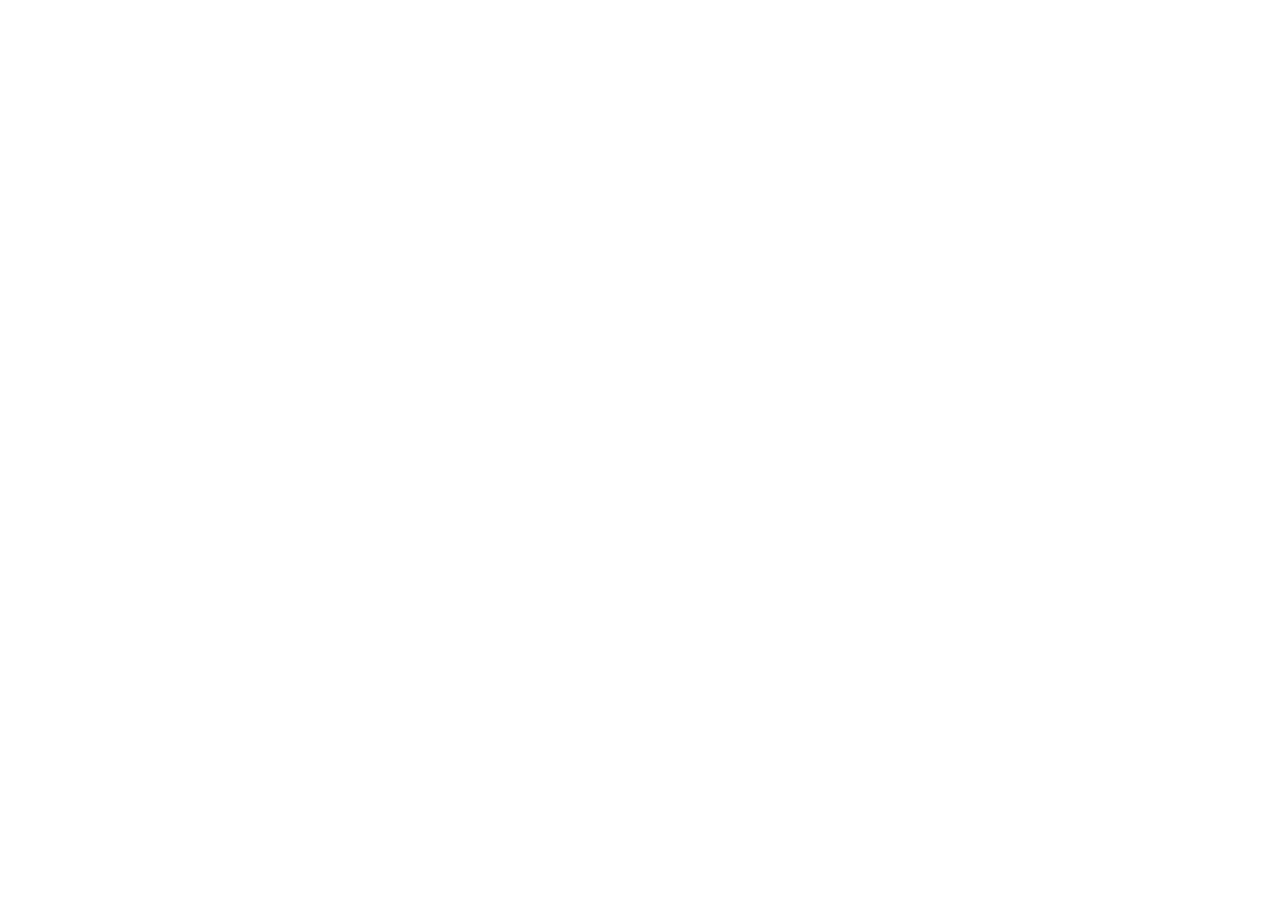
==== commit 12fbf854: "Consolidate app presentation on lpociask.dev and preserve support URLs" ====
--- a/pl/index.html
+++ b/pl/index.html
@@ -3,236 +3,29 @@
 <head>
   <meta charset="utf-8">
   <meta name="viewport" content="width=device-width, initial-scale=1">
-  <title>Igła i Rowek - analogowy dziennik odsłuchu</title>
-  <meta name="description" content="Igła i Rowek 1.5.1 to local-first aplikacja iOS z szybkim startem odsłuchu, rozpoznawaniem winyla, sprzętem audio, edycją historii i bezpiecznym backupem.">
-  <link rel="icon" href="../assets/brand/app-icon.png">
-  <link rel="stylesheet" href="../styles.css">
+  <meta http-equiv="refresh" content="0; url=https://lpociask.dev/apps/igla/">
+  <link rel="canonical" href="https://lpociask.dev/apps/igla/">
+  <meta name="description" content="Igła i Rowek — lpociask.dev">
+  <title>Igła i Rowek — lpociask.dev</title>
+  <style>
+    :root { color-scheme:light; font-family:-apple-system,BlinkMacSystemFont,"Segoe UI",sans-serif; color:#193c2c; background:#faf7ef; }
+    * { box-sizing:border-box; }
+    body { margin:0; min-height:100vh; display:grid; place-items:center; padding:24px; }
+    main { width:min(100%,540px); padding:clamp(24px,6vw,48px); border:1px solid #d4decc; border-radius:28px; background:#fffdf7; }
+    h1 { font-size:40px; line-height:1.1; letter-spacing:-.04em; margin:0 0 22px; }
+    p { font-size:17px; line-height:1.6; margin:0 0 20px; }
+    a { color:#245d3f; text-underline-offset:4px; }
+    a:focus-visible { outline:3px solid #245d3f; outline-offset:5px; }
+    .destination { display:inline-block; font-weight:750; margin-bottom:20px; }
+    nav { border-top:1px solid #d4decc; padding-top:20px; display:flex; flex-wrap:wrap; gap:12px 22px; font-size:14px; }
+  </style>
 </head>
 <body>
-  <div class="site-shell">
-    <header class="topbar">
-      <a class="brand-link" href="./" aria-label="Igła i Rowek">
-        <img src="../assets/brand/app-icon.png" alt="" width="40" height="40">
-        <span>Igła i Rowek</span>
-      </a>
-      <nav class="nav-links" aria-label="Nawigacja">
-        <a aria-current="page" href="./">Start</a>
-        <a href="#nowosci">Nowości</a>
-        <a href="../privacy.html">Privacy</a>
-        <a href="../support.html">Support</a>
-        <a class="language" href="../">EN</a>
-      </nav>
-    </header>
-
-    <main>
-      <section class="hero" aria-labelledby="hero-title">
-        <div class="hero-media" aria-hidden="true">
-          <figure class="phone phone-main">
-            <img src="../assets/screenshots/pl/screen-01.jpg" alt="" width="554" height="1200" fetchpriority="high">
-          </figure>
-          <figure class="phone phone-secondary">
-            <img src="../assets/screenshots/pl/screen-04.jpg" alt="" width="554" height="1200">
-          </figure>
-          <figure class="phone phone-third">
-            <img src="../assets/screenshots/pl/screen-06.jpg" alt="" width="554" height="1200">
-          </figure>
-        </div>
-        <div class="hero-copy">
-          <p class="release-note">Wersja 1.5.1 na iPhone</p>
-          <h1 id="hero-title">Igła i Rowek</h1>
-          <p class="lead">Analogowy dziennik odsłuchu dla tych, którzy chcą jednym przyciskiem puścić płytę, wiedzieć co gra, dbać o cały tor audio i uczciwie liczyć godziny igły.</p>
-          <div class="actions">
-            <a class="button primary" href="https://apps.apple.com/pl/app/ig%C5%82a-i-rowek/id6782431440">Pobierz w App Store</a>
-            <a class="button secondary" href="#nowosci">Co nowego</a>
-            <a class="button secondary" href="#ekrany">Zobacz ekrany</a>
-          </div>
-          <figure class="hero-marek">
-            <img src="../assets/brand/marek-hero-brand.jpg" alt="Marek przy gramofonie" width="1400" height="788">
-            <figcaption>
-              <strong>Marek jest analogowym gospodarzem aplikacji.</strong>
-              <span>Trzyma klimat, a aplikacja pilnuje płyt, igieł, kolumn, importów Discogs i sesji odsłuchu.</span>
-            </figcaption>
-          </figure>
-        </div>
-      </section>
-
-      <section class="ritual-strip" aria-label="Główne obszary aplikacji">
-        <article class="ritual-card">
-          <img src="../assets/screenshots/pl/screen-01.jpg" alt="" width="553" height="1200" loading="lazy">
-          <div>
-            <span class="ritual-number">01</span>
-            <h3>Teraz Gra</h3>
-            <p>Wybierz płytę, odpal timer albo użyj opcjonalnego rozpoznawania winyla, gdy muzyka gra obok.</p>
-          </div>
-        </article>
-        <article class="ritual-card">
-          <img src="../assets/screenshots/pl/screen-04.jpg" alt="" width="553" height="1200" loading="lazy">
-          <div>
-            <span class="ritual-number">02</span>
-            <h3>Kolekcja</h3>
-            <p>Lokalna półka płyt z czystszym importem winyli z Discogs i bezpiecznym sprzątaniem.</p>
-          </div>
-        </article>
-        <article class="ritual-card">
-          <img src="../assets/screenshots/pl/screen-05.jpg" alt="" width="553" height="1200" loading="lazy">
-          <div>
-            <span class="ritual-number">03</span>
-            <h3>Sprzęt</h3>
-            <p>Gramofony, wkładki, igły, wzmacniacze i kolumny tworzą jeden paszport toru audio.</p>
-          </div>
-        </article>
-        <article class="ritual-card">
-          <img src="../assets/screenshots/pl/screen-08.jpg" alt="" width="553" height="1200" loading="lazy">
-          <div>
-            <span class="ritual-number">04</span>
-            <h3>Warsztat Marka</h3>
-            <p>Narzędzia opieki, czyszczenia i serwisowy kontekst są obok historii odsłuchu.</p>
-          </div>
-        </article>
-      </section>
-
-      <section class="band alt release-band" id="nowosci">
-        <div class="section-header">
-          <p class="eyebrow">Co nowego w 1.5.1</p>
-          <h2>Szybszy odsłuch, poprawialna historia i backup, który można przywrócić.</h2>
-          <p>Ta aktualizacja skraca drogę od kolekcji do timera, pokazuje aktywną sesję w całej aplikacji i pozwala bezpiecznie odzyskać lokalne dane z backupu.</p>
-        </div>
-        <div class="release-grid" aria-label="Najważniejsze zmiany w wersji 1.5.1">
-          <article class="release-card">
-            <span>Odsłuch</span>
-            <h3>Szybki start</h3>
-            <p>„Graj teraz” uruchamia wybraną płytę na ostatnim aktywnym torze, a miniodtwarzacz trzyma timer pod ręką.</p>
-          </article>
-          <article class="release-card">
-            <span>Historia</span>
-            <h3>Edycja sesji</h3>
-            <p>Popraw płytę, tor, początek i koniec, notatkę lub ocenę albo bezpiecznie usuń błędny odsłuch.</p>
-          </article>
-          <article class="release-card">
-            <span>Backup</span>
-            <h3>Bezpieczne przywracanie</h3>
-            <p>Przywróć wyeksportowany JSON bez nadpisywania istniejących wpisów i dublowania identyfikatorów.</p>
-          </article>
-          <article class="release-card">
-            <span>Kolekcja</span>
-            <h3>Ręczna kontrola</h3>
-            <p>Dodawaj i edytuj płyty lokalnie, bezpiecznie wyczyść cały import i ustaw opcjonalne przypomnienie.</p>
-          </article>
-        </div>
-      </section>
-
-      <section class="band" id="co-mamy">
-        <div class="section-header">
-          <p class="eyebrow">Co robi aplikacja</p>
-          <h2>Łączy płytę, tor audio i realne zużycie igły.</h2>
-          <p>Igła i Rowek jest local-first: bez konta, bez presji, bez społecznościowego hałasu. To narzędzie do codziennego rytuału puszczania płyt, rozpoznawania tego co gra i dbania o analogowy zestaw.</p>
-        </div>
-        <div class="feature-grid">
-          <article class="feature-card">
-            <img src="../assets/brand/marek-hero-brand.jpg" alt="Ilustracja Marka przy gramofonie">
-            <h3>Odsłuch jako rytuał</h3>
-            <p>Wybierasz płytę, aktywną igłę i tor odsłuchu. Timer pilnuje sesji, a zapis trafia do historii.</p>
-          </article>
-          <article class="feature-card">
-            <img src="../assets/brand/marek-hero-gear.jpg" alt="Ilustracja sprzętu audio w stylu aplikacji">
-            <h3>Paszport sprzętu</h3>
-            <p>Gramofony, wkładki i konkretne igły są osobnymi bytami, bo igła zużywa się szybciej niż reszta toru.</p>
-          </article>
-          <article class="feature-card">
-            <img src="../assets/brand/marek-hero-analytics.jpg" alt="Ilustracja statystyk odsłuchu">
-            <h3>Wnioski bez tabelkowego bólu</h3>
-            <p>Statystyki pokazują czas słuchania, liczbę sesji, najczęściej grane płyty i najbardziej używane igły.</p>
-          </article>
-        </div>
-      </section>
-
-      <section class="band alt">
-        <div class="story">
-          <div class="story-visual">
-            <img src="../assets/screenshots/pl/screen-03.jpg" alt="Ekran aplikacji pokazujący odsłuch i kolekcję" width="554" height="1200" loading="lazy">
-          </div>
-          <div class="story-copy">
-            <p class="eyebrow">Wersja 1.5.1</p>
-            <h2>Gotowa baza pod poważne słuchanie, teraz ciaśniej spięta z kolekcją.</h2>
-            <p>To nie jest tracker dla samego trackingu. Aplikacja pomaga pamiętać, co grało, ile trwało, która igła zbiera godziny i jak cały zestaw pracuje w czasie.</p>
-            <p>Wersja 1.5.1 poprawia codzienne słuchanie: szybki start oszczędza kliknięcia, krótkie sesje nie zaśmiecają historii, błędy można poprawić, a backup da się bezpiecznie przywrócić.</p>
-            <div class="story-notes" aria-label="Co zapamiętuje aplikacja">
-              <article>
-                <strong>Kontekst winyla</strong>
-                <span>Pozycje Discogs, tracklisty i importowane wydania trzymają się prawdziwych płyt.</span>
-              </article>
-              <article>
-                <strong>Ostrożne porządki</strong>
-                <span>Usunięcie płyty usuwa też odsłuchy, czyszczenia i ślady rozpoznania.</span>
-              </article>
-              <article>
-                <strong>Tor audio</strong>
-                <span>Gramofon, wkładka, igła, wzmacniacz i kolumny tworzą lokalny paszport.</span>
-              </article>
-            </div>
-            <ul class="check-list">
-              <li>Rozpoznawanie winyla z Teraz Gra</li>
-              <li>Import Discogs z tracklistami</li>
-              <li>Warsztat Marka i narzędzia opieki</li>
-              <li>Eksport i bezpieczne przywracanie backupu</li>
-            </ul>
-          </div>
-        </div>
-      </section>
-
-      <section class="band" id="ekrany">
-        <div class="section-header">
-          <p class="eyebrow">Ekrany</p>
-          <h2>Cały analogowy dzień w jednym miejscu.</h2>
-          <p>Od startu sesji przez kolekcję i sprzęt po statystyki. Przewiń ekrany poziomo.</p>
-        </div>
-        <div class="screen-rail" aria-label="Zrzuty ekranu aplikacji">
-          <article class="screen-card"><figure><img src="../assets/screenshots/pl/screen-01.jpg" alt="Ekran Teraz Gra" width="554" height="1200" loading="lazy"></figure><h3>Teraz Gra</h3><p>Wybór płyty, igły i timer sesji.</p></article>
-          <article class="screen-card"><figure><img src="../assets/screenshots/pl/screen-02.jpg" alt="Ekran startowy aplikacji" width="554" height="1200" loading="lazy"></figure><h3>Start</h3><p>Krótki rytuał wejścia do aplikacji.</p></article>
-          <article class="screen-card"><figure><img src="../assets/screenshots/pl/screen-03.jpg" alt="Ekran aktywnego odsłuchu" width="554" height="1200" loading="lazy"></figure><h3>Sesje</h3><p>Historia odsłuchów i czas pracy igły.</p></article>
-          <article class="screen-card"><figure><img src="../assets/screenshots/pl/screen-04.jpg" alt="Ekran kolekcji płyt" width="554" height="1200" loading="lazy"></figure><h3>Kolekcja</h3><p>Lokalna biblioteka płyt.</p></article>
-          <article class="screen-card"><figure><img src="../assets/screenshots/pl/screen-05.jpg" alt="Ekran sprzętu audio" width="554" height="1200" loading="lazy"></figure><h3>Sprzęt</h3><p>Tor audio, wkładki i igły.</p></article>
-          <article class="screen-card"><figure><img src="../assets/screenshots/pl/screen-06.jpg" alt="Ekran statystyk" width="554" height="1200" loading="lazy"></figure><h3>Statystyki</h3><p>Wnioski z realnego słuchania.</p></article>
-          <article class="screen-card"><figure><img src="../assets/screenshots/pl/screen-07.jpg" alt="Ekran ustawień i więcej" width="554" height="1200" loading="lazy"></figure><h3>Więcej</h3><p>Backup, język i zaplecze.</p></article>
-          <article class="screen-card"><figure><img src="../assets/screenshots/pl/screen-08.jpg" alt="Ekran opiekuna analogowego" width="554" height="1200" loading="lazy"></figure><h3>Marek</h3><p>Lokalny opiekun analogowy.</p></article>
-        </div>
-      </section>
-
-      <section class="band alt">
-        <div class="section-header">
-          <p class="eyebrow">Privacy i support</p>
-          <h2>Strona App Store dalej ma swoje stałe adresy.</h2>
-          <p>Landing jest połączony z istniejącymi stronami privacy i support, więc linki używane w App Store Connect zostają bezpieczne.</p>
-        </div>
-        <div class="privacy-panel">
-          <article>
-            <h3>Privacy Policy</h3>
-            <p>Dane kolekcji, sesji i sprzętu są projektowane tak, żeby zostały na urządzeniu.</p>
-            <a class="text-link" href="../privacy.html">Czytaj privacy policy</a>
-          </article>
-          <article>
-            <h3>Support</h3>
-            <p>Kontakt, zgłoszenia błędów i pytania App Store są na osobnej stronie wsparcia.</p>
-            <a class="text-link" href="../support.html">Otwórz support</a>
-          </article>
-        </div>
-      </section>
-    </main>
-
-    <footer class="footer">
-      <div class="footer-mark">
-        <img src="../assets/brand/app-icon.png" alt="" width="48" height="48">
-        <div>
-          <strong>Igła i Rowek</strong>
-          <p>Wersja 1.5.1. Igła w rowek. Płyta gra. Historia zostaje.</p>
-        </div>
-      </div>
-      <nav class="footer-links" aria-label="Linki końcowe">
-        <a href="../privacy.html">Privacy</a>
-        <a href="../support.html">Support</a>
-        <a href="../">English</a>
-      </nav>
-    </footer>
-  </div>
+  <main>
+    <h1>Igła i Rowek</h1>
+    <p>Strona aplikacji przeniosła się na <strong>lpociask.dev</strong>.</p>
+    <a class="destination" href="https://lpociask.dev/apps/igla/">Przejdź do strony aplikacji →</a>
+    <nav aria-label="Przydatne odnośniki"><a href="../support.html">Pomoc</a><a href="../privacy.html">Prywatność</a><a href="https://lpociask.dev/en/apps/igla/" hreflang="en">English</a></nav>
+  </main>
 </body>
 </html>
